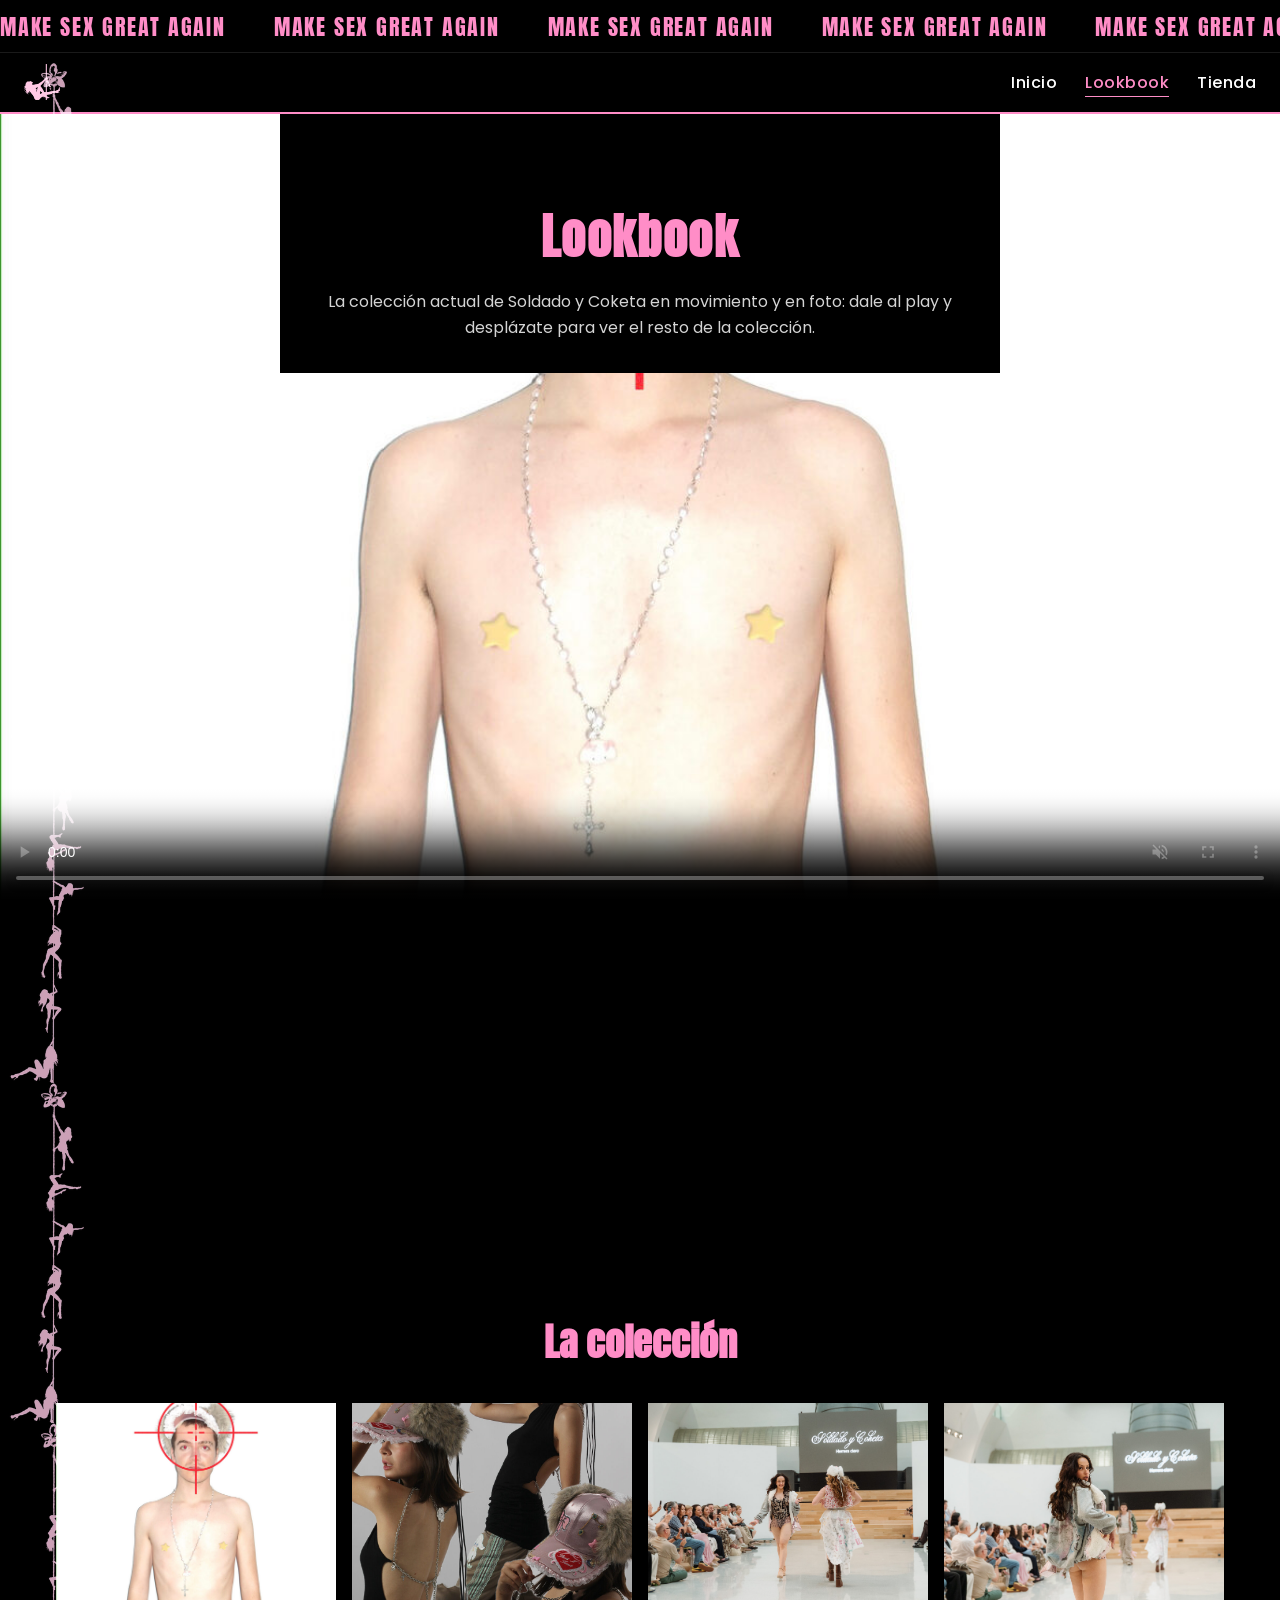
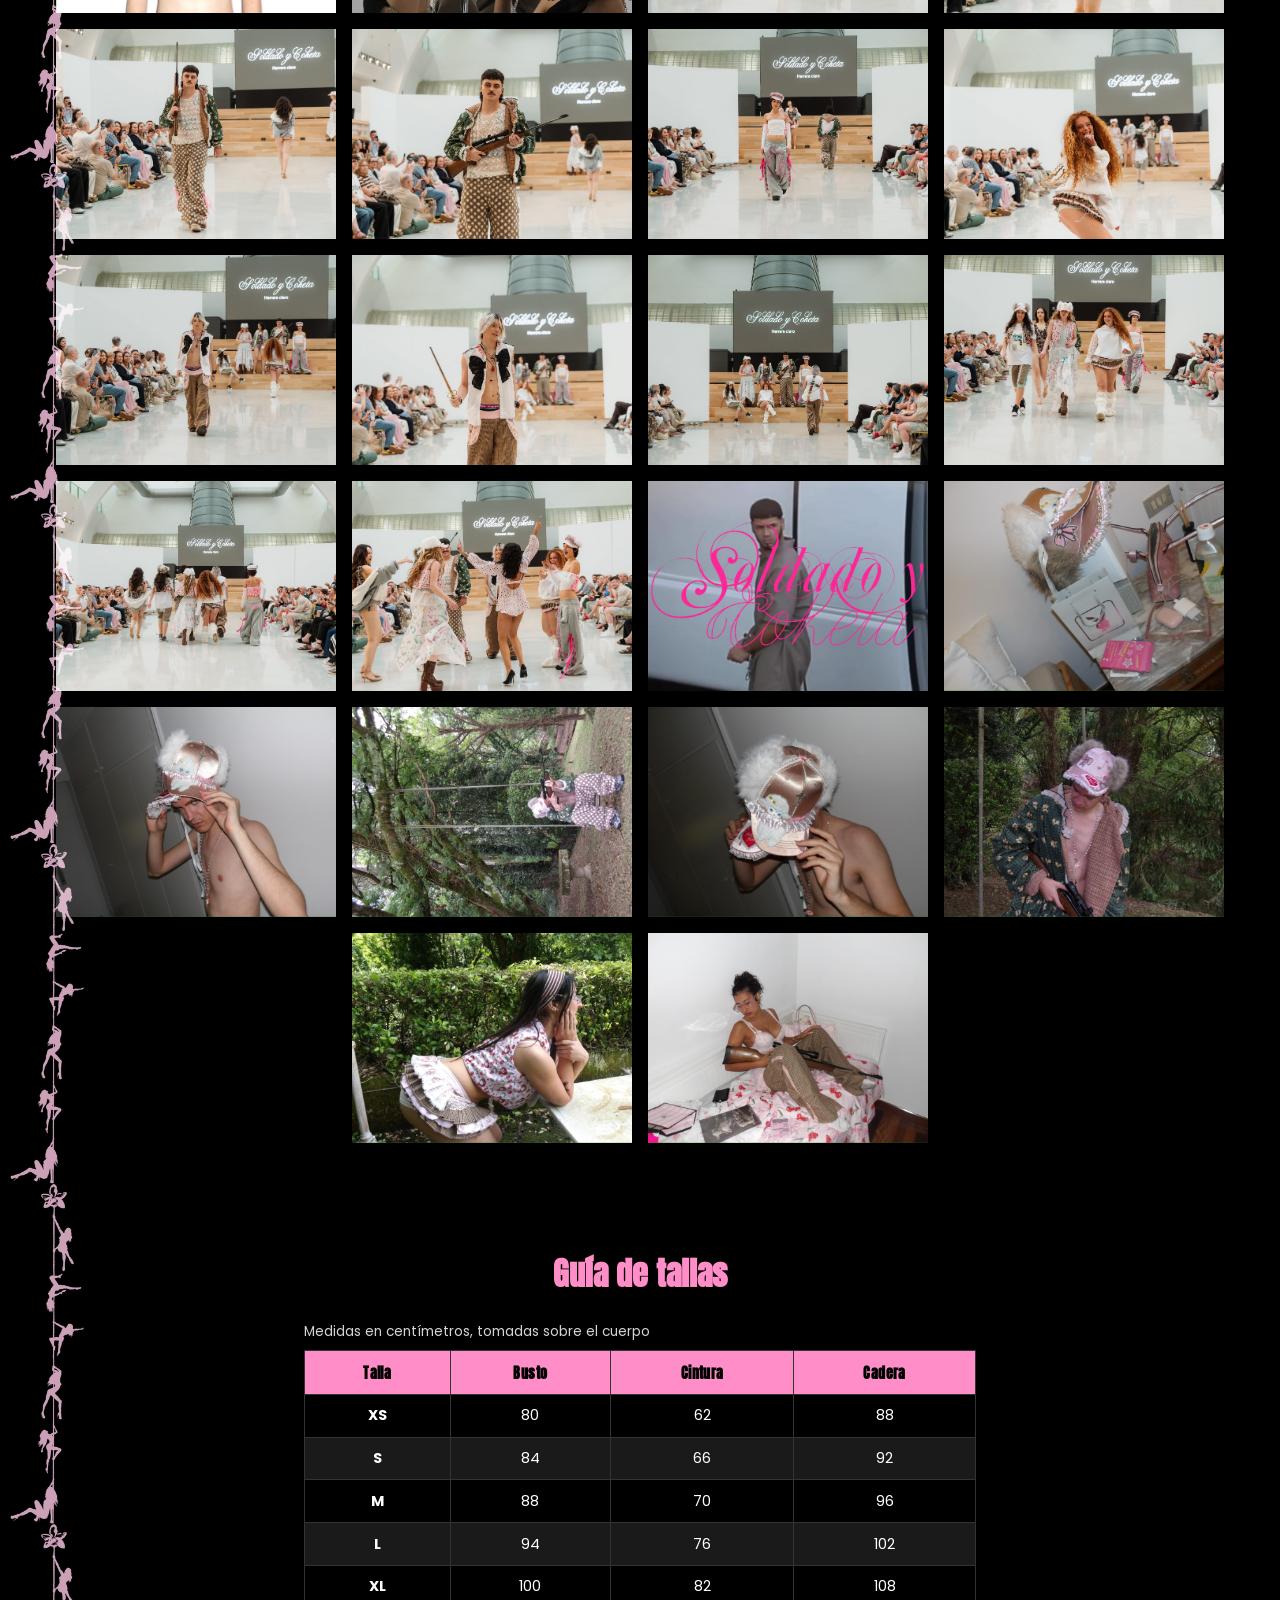
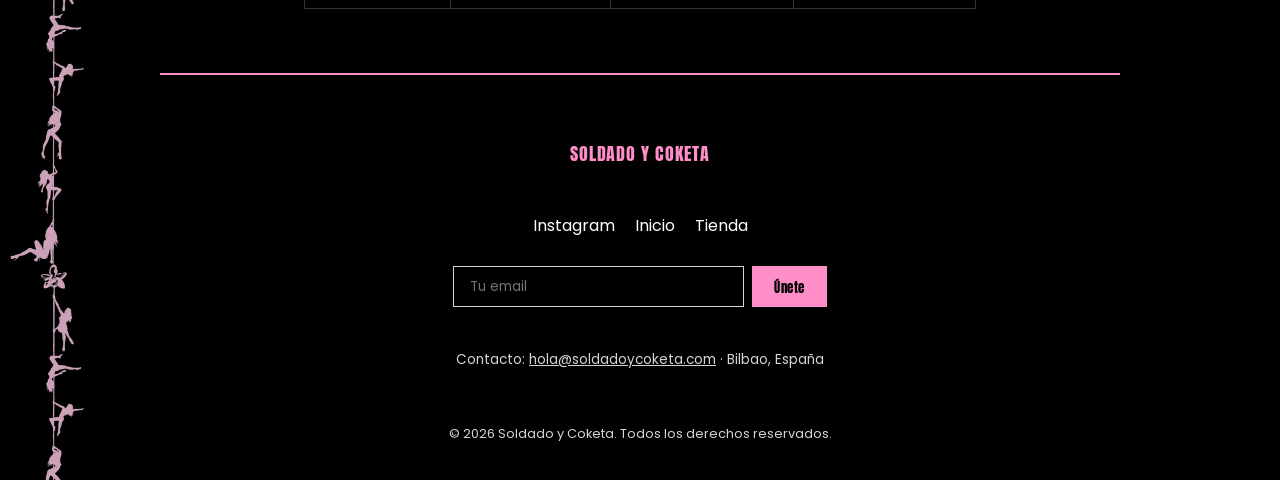
==== lookbook.html @ 97d0600f "h1   en Inicio, favicon, envío de prendas del catálogo y revisión de requisitos Co-Authored-By:   Cl" ====
<!DOCTYPE html>
<html lang="es">
<head>
  <meta charset="UTF-8">
  <meta name="viewport" content="width=device-width, initial-scale=1.0">
  <title>Soldado y Coketa — Lookbook</title>
  <meta name="description" content="Lookbook de Soldado y Coketa: vídeo y fotos de la colección, y guía de tallas.">
  <link rel="icon" href="assets/logo-header.png" type="image/png">

  <link rel="preconnect" href="https://fonts.googleapis.com">
  <link href="https://fonts.googleapis.com/css2?family=Anton&amp;family=Poppins:wght@400;500;600&amp;display=swap" rel="stylesheet">

  <link rel="stylesheet" href="css/variables.css">
  <link rel="stylesheet" href="css/headerfooter.css">
  <link rel="stylesheet" href="css/lookbook.css">
  <!-- iag.css: capa OPCIONAL, no evaluable (efectos del header/pole-strip
       compartidos con el resto del sitio). Esta página no depende de ella
       para nada propio: el vídeo y la galería ya son CSS base sencillo. -->
  <link rel="stylesheet" href="css/iag.css">
</head>
<body>

  <div id="pole-strip" aria-hidden="true"></div>

  <header id="site-header">
    <div class="header__ticker">
      <div class="header__ticker-track">
        <span class="header__ticker-text">MAKE SEX GREAT AGAIN</span>
        <span class="header__ticker-text">MAKE SEX GREAT AGAIN</span>
        <span class="header__ticker-text">MAKE SEX GREAT AGAIN</span>
        <span class="header__ticker-text">MAKE SEX GREAT AGAIN</span>
        <span class="header__ticker-text" aria-hidden="true">MAKE SEX GREAT AGAIN</span>
        <span class="header__ticker-text" aria-hidden="true">MAKE SEX GREAT AGAIN</span>
        <span class="header__ticker-text" aria-hidden="true">MAKE SEX GREAT AGAIN</span>
        <span class="header__ticker-text" aria-hidden="true">MAKE SEX GREAT AGAIN</span>
      </div>
    </div>

    <nav class="header__nav-row" aria-label="Navegación principal">
      <a href="index.html" class="header__logo-link">
        <img src="assets/logo-header.png" alt="Soldado y Coketa" class="header__logo-img">
      </a>
      <ul class="header__menu">
        <li><a href="index.html">Inicio</a></li>
        <li><a href="lookbook.html" aria-current="page">Lookbook</a></li>
        <li><a href="tienda.html">Tienda</a></li>
      </ul>
    </nav>
  </header>

  <main>

    <section class="intro" aria-label="Presentación del lookbook">
      <h1>Lookbook</h1>
      <p>
        La colección actual de Soldado y Coketa en movimiento y en
        foto: dale al play y desplázate para ver el resto de la
        colección.
      </p>
    </section>

    <!-- Vídeo de la colección: mismo efecto "namedcollective.com" que el
         hero de Inicio (se queda fijo en pantalla y el resto de la
         página sube y lo tapa), pero SIN el estampado de fondo que
         lleva el hero — eso solo se activa si se enlaza iag.css. En la
         capa evaluable es un bloque de vídeo grande normal, en el flujo
         de la página. El vídeo lo añade el usuario después; de momento
         solo el hueco con imagen de portada. -->
    <div class="lookbook-video-spacer" aria-hidden="true"></div>

    <section class="lookbook-video" aria-label="Vídeo de la colección">
      <video class="lookbook-video__player" controls muted loop playsinline poster="assets/lookbook/foto-01.jpg">
        <!-- Sustituir por el vídeo real de la colección:
             <source src="assets/videos/lookbook-reel.mp4" type="video/mp4"> -->
        Tu navegador no soporta vídeo HTML5.
      </video>
    </section>

    <section class="portfolio" aria-label="Fotos de la colección">
      <h2>La colección</h2>
      <ul class="portfolio__lista">
        <li><img src="assets/lookbook/foto-01.jpg" alt="Foto 1 de la colección Soldado y Coketa" width="1200" height="1600"></li>
        <li><img src="assets/lookbook/foto-02.jpg" alt="Foto 2 de la colección Soldado y Coketa" width="900" height="1600"></li>
        <li><img src="assets/lookbook/foto-03.jpg" alt="Foto 3 de la colección Soldado y Coketa" width="1600" height="1066"></li>
        <li><img src="assets/lookbook/foto-04.jpg" alt="Foto 4 de la colección Soldado y Coketa" width="1600" height="1066"></li>
        <li><img src="assets/lookbook/foto-05.jpg" alt="Foto 5 de la colección Soldado y Coketa" width="1600" height="1066"></li>
        <li><img src="assets/lookbook/foto-06.jpg" alt="Foto 6 de la colección Soldado y Coketa" width="1600" height="1066"></li>
        <li><img src="assets/lookbook/foto-07.jpg" alt="Foto 7 de la colección Soldado y Coketa" width="1600" height="1066"></li>
        <li><img src="assets/lookbook/foto-08.jpg" alt="Foto 8 de la colección Soldado y Coketa" width="1600" height="1066"></li>
        <li><img src="assets/lookbook/foto-09.jpg" alt="Foto 9 de la colección Soldado y Coketa" width="1600" height="1066"></li>
        <li><img src="assets/lookbook/foto-10.jpg" alt="Foto 10 de la colección Soldado y Coketa" width="1600" height="1066"></li>
        <li><img src="assets/lookbook/foto-11.jpg" alt="Foto 11 de la colección Soldado y Coketa" width="1600" height="1066"></li>
        <li><img src="assets/lookbook/foto-12.jpg" alt="Foto 12 de la colección Soldado y Coketa" width="1600" height="1066"></li>
        <li><img src="assets/lookbook/foto-13.jpg" alt="Foto 13 de la colección Soldado y Coketa" width="1600" height="1066"></li>
        <li><img src="assets/lookbook/foto-14.jpg" alt="Foto 14 de la colección Soldado y Coketa" width="1600" height="1066"></li>
        <li><img src="assets/lookbook/foto-15.jpg" alt="Foto 15 de la colección Soldado y Coketa" width="1600" height="1131"></li>
        <li><img src="assets/lookbook/foto-16.jpg" alt="Foto 16 de la colección Soldado y Coketa" width="1600" height="1200"></li>
        <li><img src="assets/lookbook/foto-17.jpg" alt="Foto 17 de la colección Soldado y Coketa" width="1600" height="1200"></li>
        <li><img src="assets/lookbook/foto-18.jpg" alt="Foto 18 de la colección Soldado y Coketa" width="1600" height="1200"></li>
        <li><img src="assets/lookbook/foto-19.jpg" alt="Foto 19 de la colección Soldado y Coketa" width="1600" height="1200"></li>
        <li><img src="assets/lookbook/foto-20.jpg" alt="Foto 20 de la colección Soldado y Coketa" width="1600" height="1200"></li>
        <li><img src="assets/lookbook/foto-21.jpg" alt="Foto 21 de la colección Soldado y Coketa" width="1600" height="1200"></li>
        <li><img src="assets/lookbook/foto-22.jpg" alt="Foto 22 de la colección Soldado y Coketa" width="1600" height="1200"></li>
      </ul>
    </section>

    <section class="tallas-section" aria-label="Guía de tallas">
      <h2>Guía de tallas</h2>
      <table>
        <caption>Medidas en centímetros, tomadas sobre el cuerpo</caption>
        <thead>
          <tr>
            <th scope="col">Talla</th>
            <th scope="col">Busto</th>
            <th scope="col">Cintura</th>
            <th scope="col">Cadera</th>
          </tr>
        </thead>
        <tbody>
          <tr>
            <th scope="row">XS</th>
            <td>80</td>
            <td>62</td>
            <td>88</td>
          </tr>
          <tr>
            <th scope="row">S</th>
            <td>84</td>
            <td>66</td>
            <td>92</td>
          </tr>
          <tr>
            <th scope="row">M</th>
            <td>88</td>
            <td>70</td>
            <td>96</td>
          </tr>
          <tr>
            <th scope="row">L</th>
            <td>94</td>
            <td>76</td>
            <td>102</td>
          </tr>
          <tr>
            <th scope="row">XL</th>
            <td>100</td>
            <td>82</td>
            <td>108</td>
          </tr>
        </tbody>
      </table>
    </section>

  </main>

  <footer id="site-footer">
    <p class="footer__brand">SOLDADO Y COKETA</p>

    <nav class="footer__social" aria-label="Redes sociales">
    <ul>
      <li><a href="https://instagram.com/soldadoycoketa" target="_blank" rel="noopener">Instagram</a></li>
      <li><a href="index.html">Inicio</a></li>
      <li><a href="tienda.html">Tienda</a></li>
    </ul>
    </nav>

    <form class="footer__newsletter" action="#" method="post">
      <label for="newsletter-email">Tu email</label>
      <input type="email" id="newsletter-email" name="email" placeholder="Tu email" required>
      <button type="submit">Únete</button>
    </form>

    <p class="footer__contacto">
      Contacto: <a href="mailto:hola@soldadoycoketa.com">hola@soldadoycoketa.com</a> ·
      Bilbao, España
    </p>

    <p class="footer__copy">&copy; 2026 Soldado y Coketa. Todos los derechos reservados.</p>
  </footer>

</body>
</html>
---- css/variables.css ----
/* ============================================
   SOLDADO Y COKETA — Variables de marca
   Un único punto donde se definen los colores y
   tipografías para no repetirlos en cada .css
   ============================================

   Estas son algunas de las técnicas que he utilizado para el proyecto que no aparecen en
   ningún lado en las diapositivas del tema y que me parece que debería explicar un poco para
   demostrar que no las he dejado puestas sin entenderlas:
   - Custom properties (:root + var()), como en este fichero.
      Estas las he utilizado principalmente para la paleta de colores de la marca, pero también
      son bastante útiles para el tamaño de algunas divisiones y para las tipografías.

   - box-sizing: border-box (reset de abajo).
      Esto es para que el padding se aplique por dentro de las cajas en las que se le añade,
      no por fuera. Así evito que los formularios u otros elementos se salgan de la pantalla en
      las diferentes dimensiones.

   - position: sticky/relative/absolute (header fijo, capas).
      #TODO
   - clamp() para tipografía fluida.
      Esto lo he utilizado para los títulos, para que el tamaño de la letra vaya creciendo o 
      encogiendo según la pantalla pero que no se haga ni demasiado pequeño ni demasiado grande.

   - transition en combinación con :hover.
      #TODO
   - tbody tr:nth-child(even) para filas alternas de tabla.
      #TODO

   */

:root {
  /* Paleta extraída de los assets originales de la marca */
  --color-negro: #000000;
  --color-blanco: #ffffff;
  --color-rosa: #ff8dc7;        /* rosa principal (logo, acentos) */
  --color-rosa-palido: #ffc9e4; /* rosa de las texturas de fondo */
  --color-gris: #d4d4d4;        /* gris neutro de apoyo */
  --color-gris-oscuro: #1a1a1a; /* gris para bloques/tarjetas sobre negro */

  /*Fuentes*/
  --fuente-display: "Anton", "Archivo Black", sans-serif;
  --fuente-cuerpo: "Poppins", "Helvetica Neue", Arial, sans-serif;

  /* Alto del header, en vh (% de la ALTURA DE PANTALLA) */
  --alto-header: 7vh;

  /* Ancho de la barra de pole (solo se usa si se enlaza iag.css) */
  --ancho-pole: 20%;
}


*,
*::before,
*::after {
  box-sizing: border-box;
}
---- css/headerfooter.css ----
/* ============================================
   HEADER + FOOTER — Soldado y Coketa
   Estructura común a las 3 páginas (index, lookbook,
   tienda). Van en un único fichero porque el header y
   el footer son la MISMA plantilla en todas las páginas.
   ============================================
   Usa var() (ver variables.css para el porqué), y además
   position: sticky en el header y transition en los :hover
   de enlaces/botones — CSS3 estándar, ver nota completa en
   variables.css. */

/* ---------- HEADER ---------- */

/* Selector de ELEMENTO */
header {
  position: sticky;
  top: 0;
  z-index: 50;
  width: 100%;
  display: flex;
  flex-direction: column;
  background-color: var(--color-negro);
  border-bottom: 2px solid var(--color-rosa);
}

/* Selector de ID: la barra concreta de este header */
#site-header {
  width: 100%;
}

/* Fila del ticker (cinta animada con el eslogan) */
.header__ticker {
  overflow: hidden;
  white-space: nowrap;
  border-bottom: 1px solid var(--color-gris-oscuro);
}

/* Selector de CLASE: el texto que se repite en bucle */
.header__ticker-track {
  display: inline-flex;
  width: max-content;
  animation: marquee 18s linear infinite;
}

.header__ticker-text {
  font-family: var(--fuente-display);
  font-size: clamp(0.9rem, 2vw, 1.4rem);
  letter-spacing: 0.08em;
  color: var(--color-rosa);
  padding: 0.6rem 3rem 0.6rem 0;
}

@keyframes marquee {
  from { transform: translateX(0); }
  to   { transform: translateX(-50%); }
}

@media (prefers-reduced-motion: reduce) {
  .header__ticker-track {
    animation: none;
  }
}

/* Fila de navegación principal */
.header__nav-row {
  display: flex;
  align-items: center;
  justify-content: space-between;
  gap: 1rem;
  padding: 0.7rem 1.5rem;
}

/* El tamaño se fija aquí, no en el HTML: alto en vh (relativo a la
   pantalla) y ancho máximo en % (relativo al contenedor), nunca en
   píxeles fijos, para que el logo escale con el header en cualquier
   resolución.
   El 40% va en el LINK, no en la imagen: si se pone en la imagen,
   su ancho máximo queda calculado sobre el propio ancho del link
   (que se ajusta al contenido, es decir, a la imagen) -- una
   referencia circular que en la práctica encoge y deforma el logo
   a una fracción de su tamaño real. Puesto en el link (que sí tiene
   un ancho de referencia claro: el de .header__nav-row) el 40% solo
   actúa como tope de seguridad en pantallas muy bajas/anchas, sin
   afectar al tamaño normal. */
.header__logo-link {
  display: flex;
  align-items: center;
  max-width: 40%;
}

.header__logo-img {
  display: block;
  height: 4vh;
  width: auto;
  max-width: 100%;
}

.header__menu {
  display: flex;
  gap: 1.75rem;
  list-style: none;
  margin: 0;
  padding: 0;
}

.header__menu a {
  color: var(--color-blanco);
  text-decoration: none;
  font-family: var(--fuente-cuerpo);
  font-weight: 500;
  letter-spacing: 0.03em;
  padding-bottom: 0.15rem;
  border-bottom: 1px solid transparent;
  transition: color 0.2s ease, border-color 0.2s ease;
}

/* Pseudo-clase :hover en un elemento de tipo enlace */
.header__menu a:hover {
  color: var(--color-rosa);
  border-color: var(--color-rosa);
}

/* Pseudo-clase :focus-visible, para quien navega con teclado */
.header__menu a:focus-visible,
.header__logo-link:focus-visible {
  outline: 2px solid var(--color-rosa);
  outline-offset: 3px;
}

/* Marca visualmente el enlace de la página actual */
.header__menu a[aria-current="page"] {
  color: var(--color-rosa);
  border-color: var(--color-rosa);
}

/* ---------- FOOTER ---------- */

footer {
  background-color: var(--color-negro);
  color: var(--color-blanco);
  border-top: 2px solid var(--color-rosa);
  padding: 3rem 1.5rem 1.5rem;
}

#site-footer {
  display: flex;
  flex-direction: column;
  align-items: center;
  gap: 1.75rem;
  text-align: center;
  max-width: 960px;
  margin: 0 auto;
}

.footer__brand {
  font-family: var(--fuente-display);
  color: var(--color-rosa);
  font-size: 1.1rem;
  letter-spacing: 0.05em;
}

.footer__social ul {
  display: flex;
  gap: 1.25rem;
  flex-wrap: wrap;
  justify-content: center;
  font-family: var(--fuente-cuerpo);
  list-style: none;
  margin: 0;
  padding: 0;
}

.footer__social a {
  color: var(--color-blanco);
  text-decoration: none;
  border-bottom: 1px solid transparent;
  transition: border-color 0.2s ease, color 0.2s ease;
}

.footer__social a:hover {
  color: var(--color-rosa);
  border-color: var(--color-rosa);
}

.footer__social a:focus-visible {
  outline: 2px solid var(--color-rosa);
  outline-offset: 3px;
}

.footer__newsletter {
  display: flex;
  gap: 0.5rem;
  flex-wrap: wrap;
  justify-content: center;
}

.footer__newsletter label {
  position: absolute;
  width: 1px;
  height: 1px;
  overflow: hidden;
  clip: rect(0 0 0 0);
}

.footer__newsletter input {
  background: transparent;
  border: 1px solid var(--color-gris);
  color: var(--color-blanco);
  padding: 0.6rem 1rem;
  font-family: var(--fuente-cuerpo);
  min-width: 220px;
}

.footer__newsletter input:focus-visible {
  outline: 2px solid var(--color-rosa);
  outline-offset: 2px;
}

.footer__newsletter button {
  background-color: var(--color-rosa);
  color: var(--color-negro);
  border: none;
  padding: 0.6rem 1.4rem;
  font-family: var(--fuente-display);
  letter-spacing: 0.04em;
  cursor: pointer;
  transition: background-color 0.2s ease;
}

.footer__newsletter button:hover {
  background-color: var(--color-rosa-palido);
}

.footer__contacto {
  font-family: var(--fuente-cuerpo);
  font-size: 0.85rem;
  color: var(--color-gris);
  line-height: 1.6;
}

.footer__contacto a {
  color: var(--color-gris);
}

.footer__copy {
  font-family: var(--fuente-cuerpo);
  font-size: 0.8rem;
  color: var(--color-gris);
}

/* ---------- Media query: pantallas pequeñas (móvil) ---------- */
@media (max-width: 640px) {
  .header__nav-row {
    flex-direction: column;
    gap: 0.6rem;
    padding: 0.7rem 1rem;
  }

  .header__menu {
    gap: 1.1rem;
    flex-wrap: wrap;
    justify-content: center;
  }

  .footer__newsletter {
    flex-direction: column;
    align-items: stretch;
  }

  .footer__newsletter input {
    min-width: 0;
  }
}
---- css/lookbook.css ----
/* ============================================
   LOOKBOOK — Soldado y Coketa
   CSS base: vídeo grande de la colección (sin estampado, sin
   iag.css), portfolio de fotos reales, y guía de tallas.
   ============================================
   Usa var(), clamp() y tbody tr:nth-child(even) para filas
   alternas de tabla — CSS3 estándar, ver nota completa en
   variables.css. */

body {
  margin: 0;
  background-color: var(--color-negro);
  color: var(--color-blanco);
  font-family: var(--fuente-cuerpo);
}

.intro {
  padding: 3rem 1.5rem 1rem;
  max-width: 720px;
  margin: 0 auto;
  text-align: center;
  /* Fondo sólido: si se enlaza iag.css, el vídeo de más abajo queda
     fijo en pantalla y esta sección necesita taparlo por completo
     mientras esté en la parte de arriba (igual que .desfile en Inicio). */
  background-color: var(--color-negro);
}

.intro h1 {
  font-family: var(--fuente-display);
  color: var(--color-rosa);
  font-size: clamp(2rem, 5vw, 3rem);
  letter-spacing: 0.03em;
  margin-bottom: 0.75rem;
}

.intro p {
  line-height: 1.6;
  color: var(--color-gris);
}

/* ---------- Vídeo de la colección ----------
   Aquí es un bloque de vídeo grande normal, en el flujo de la página
   (SIN el estampado ni el position:fixed del hero de Inicio: eso vive
   en iag.css). Sin iag.css, el vídeo se ve completo igualmente. */
.lookbook-video {
  width: 100%;
  background-color: var(--color-gris-oscuro);
}

.lookbook-video__player {
  display: block;
  width: 100%;
  max-height: 70vh;
  object-fit: cover;
}

/* ---------- Portfolio (fotos reales de la colección) ---------- */
.portfolio {
  padding: 2.5rem 1.5rem 3rem;
  max-width: 1300px;
  margin: 0 auto;
  /* Fondo sólido: es la sección que "sube y tapa" el vídeo fijo
     cuando se activa iag.css (mismo motivo que en .intro). */
  background-color: var(--color-negro);
}

.portfolio h2 {
  font-family: var(--fuente-display);
  color: var(--color-rosa);
  text-align: center;
  font-size: clamp(1.6rem, 4vw, 2.4rem);
  margin: 0 0 2rem;
}

.portfolio__lista {
  display: flex;
  flex-wrap: wrap;
  justify-content: center;
  gap: 1rem;
  margin: 0;
  padding: 0;
  list-style: none;
}

.portfolio__lista img {
  width: 280px;
  max-width: 42vw;
  height: 210px;
  object-fit: cover;
  display: block;
}

/* ---------- Guía de tallas (tabla) ---------- */
.tallas-section {
  padding: 2rem 1.5rem 4rem;
  max-width: 720px;
  margin: 0 auto;
  /* Mismo motivo que .intro/.portfolio: tapa el vídeo fijo si está
     activo iag.css cuando esta sección llega arriba del todo. */
  background-color: var(--color-negro);
}

.tallas-section h2 {
  font-family: var(--fuente-display);
  color: var(--color-rosa);
  text-align: center;
  font-size: clamp(1.5rem, 4vw, 2rem);
  margin-bottom: 1.5rem;
}

/* Selector de ELEMENTO: toda tabla del sitio comparte este estilo base */
table {
  width: 100%;
  border-collapse: collapse;
  font-size: 0.9rem;
}

caption {
  caption-side: top;
  text-align: left;
  color: var(--color-gris);
  font-size: 0.85rem;
  margin-bottom: 0.5rem;
}

th,
td {
  border: 1px solid #333333;
  padding: 0.65rem 0.9rem;
  text-align: center;
}

thead th {
  background-color: var(--color-rosa);
  color: var(--color-negro);
  font-family: var(--fuente-display);
  letter-spacing: 0.03em;
}

tbody tr:nth-child(even) {
  background-color: var(--color-gris-oscuro);
}

/* ---------- Media query: pantallas pequeñas (móvil) ---------- */
@media (max-width: 640px) {
  .lookbook-video__player {
    max-height: 45vh;
  }

  .portfolio__lista img {
    width: 160px;
    height: 200px;
  }

  th, td {
    padding: 0.45rem 0.5rem;
    font-size: 0.8rem;
  }
}
---- css/iag.css ----
/* ============================================
   IAG.CSS — capa OPCIONAL, NO EVALUABLE
   ============================================
   Aquí viven los efectos "de más" (parallax, blend
   modes, animaciones de carrusel) hechos con apoyo de
   IA generativa, tal y como pide el enunciado:

     "Si se quiere añadir animaciones o estilo muy
     diferente al visto en clase usando IAg, generar un
     iag.css (no evaluable)"

   Si se borra este <link> del <head>, las tres páginas
   siguen siendo HTML/CSS completos, válidos y con buen
   aspecto — esto solo añade capas encima.
   ============================================ */

/* ---------- Barra de pole ----------
   Silueta decorativa que recorre TODA la página de
   arriba a abajo, integrada de forma transparente. */
#pole-strip {
  position: absolute;
  top: var(--alto-header);
  left: 0;
  transform: translateX(-25%);
  width: var(--ancho-pole);
  height: calc(100% - var(--alto-header));
  z-index: 100;
  pointer-events: none;
  background-image: url("../assets/pole-silhouettes.png");
  background-repeat: repeat-y;
  background-position: top center;
  background-size: 100% auto;
  mix-blend-mode: screen;
  opacity: 0.8;
}

body {
  position: relative; /* referencia para que #pole-strip calcule su 100% de alto */
  overflow-x: hidden;
}

/* ---------- Hero fijo en Inicio (efecto namedcollective.com) ----------
   El hero pasa de estar en el flujo normal (CSS base) a
   quedarse pegado a la pantalla mientras el resto de la
   página sube y lo tapa. */
.hero-spacer {
  display: block;
  height: 100vh;
}

.hero {
  position: fixed;
  top: 0;
  left: 0;
  width: 100%;
  height: 100vh;
  z-index: 1;
  min-height: 0;
  overflow: hidden;
}

/* Texturas superpuestas con mezcla "screen" para dar
   densidad al estampado sin tapar el logo */
.hero__pattern--rosa-base,
.hero__pattern--rosa,
.hero__vignette {
  position: absolute;
  top: 0;
  right: 0;
  bottom: 0;
  left: 0;
}

.hero__pattern--rosa-base {
  z-index: 1;
  background-image: url("../assets/textura-rosa.png");
  background-size: cover;
  background-position: center;
  background-repeat: no-repeat;
  mix-blend-mode: screen;
  opacity: 0.4;
}

.hero__pattern--rosa {
  z-index: 2;
  background-image: url("../assets/textura-rosa.png");
  background-size: cover;
  background-position: center;
  background-repeat: no-repeat;
  mix-blend-mode: screen;
  opacity: 0.55;
}

.hero__vignette {
  z-index: 3;
  background: radial-gradient(circle at center,
    rgba(0, 0, 0, 0.95) 0%,
    rgba(0, 0, 0, 0.95) 30%,
    rgba(0, 0, 0, 0.4) 55%,
    transparent 75%);
}

.hero__lockup,
.hero__eslogan,
.hero > .boton {
  position: relative;
  z-index: 4;
}

/* El contenido que sigue necesita su propio contexto de
   apilamiento por encima del hero fijo */
main {
  position: relative;
  z-index: 2;
}

footer {
  position: relative;
  z-index: 2;
}

.desfile,
.manifiesto-section {
  position: relative;
  z-index: 2;
}

/* ---------- Vídeo fijo en Lookbook (mismo efecto namedcollective.com
   que el hero de Inicio, pero sin estampado) ----------
   El vídeo pasa de estar en el flujo normal (CSS base) a quedarse
   pegado a la pantalla mientras el resto de la página (intro, fotos,
   guía de tallas) sube y lo va tapando. */
.lookbook-video-spacer {
  display: block;
  height: 100vh;
}

.lookbook-video {
  position: fixed;
  top: 0;
  left: 0;
  width: 100%;
  height: 100vh;
  z-index: 1;
}

.lookbook-video__player {
  width: 100%;
  height: 100%;
  max-height: none;
}

/* Estas secciones necesitan su propio contexto de apilamiento por
   encima del vídeo fijo, igual que .desfile/.manifiesto-section en
   Inicio por encima del hero fijo */
.intro,
.portfolio,
.tallas-section {
  position: relative;
  z-index: 2;
}

/* ---------- Desfile de Inicio: carrusel animado ----------
   La fila estática de looks (CSS base) pasa a ser una cinta que se
   desliza en bucle infinito, igual que tenía antes el lookbook. Al
   pasar el ratón por encima se detiene la cinta entera (para poder
   mirar bien) y el look bajo el cursor se amplía con el mismo hover
   simple que ya tiene la capa evaluable (inicio.css). */
.desfile__lista {
  flex-wrap: nowrap;
  width: max-content;
  /* La base (inicio.css) le pone max-width:1300px para el modo
     cuadrícula; en modo cinta hay que anularlo, si no las 22 tarjetas
     se comprimen para caber en esos 1300px (con flex-wrap:nowrap no
     pueden bajar de línea, así que se encogen y las imágenes de
     220px fijos se solapan unas con otras -- el texto de un
     figcaption "Look XX" acaba pintado encima de la foto de al lado). */
  max-width: none;
  animation: deslizar-desfile 30s linear infinite;
}

.desfile__lista:hover {
  animation-play-state: paused;
}

/* Las copias duplicadas (ocultas en el CSS base) se muestran solo en
   modo carrusel, para que el bucle no tenga corte visible */
.desfile__item[aria-hidden="true"] {
  display: block;
}

@keyframes deslizar-desfile {
  from { transform: translateX(0); }
  to   { transform: translateX(-50%); }
}

@media (prefers-reduced-motion: reduce) {
  .desfile__lista {
    animation: none;
  }

  .header__ticker-track {
    animation: none;
  }
}
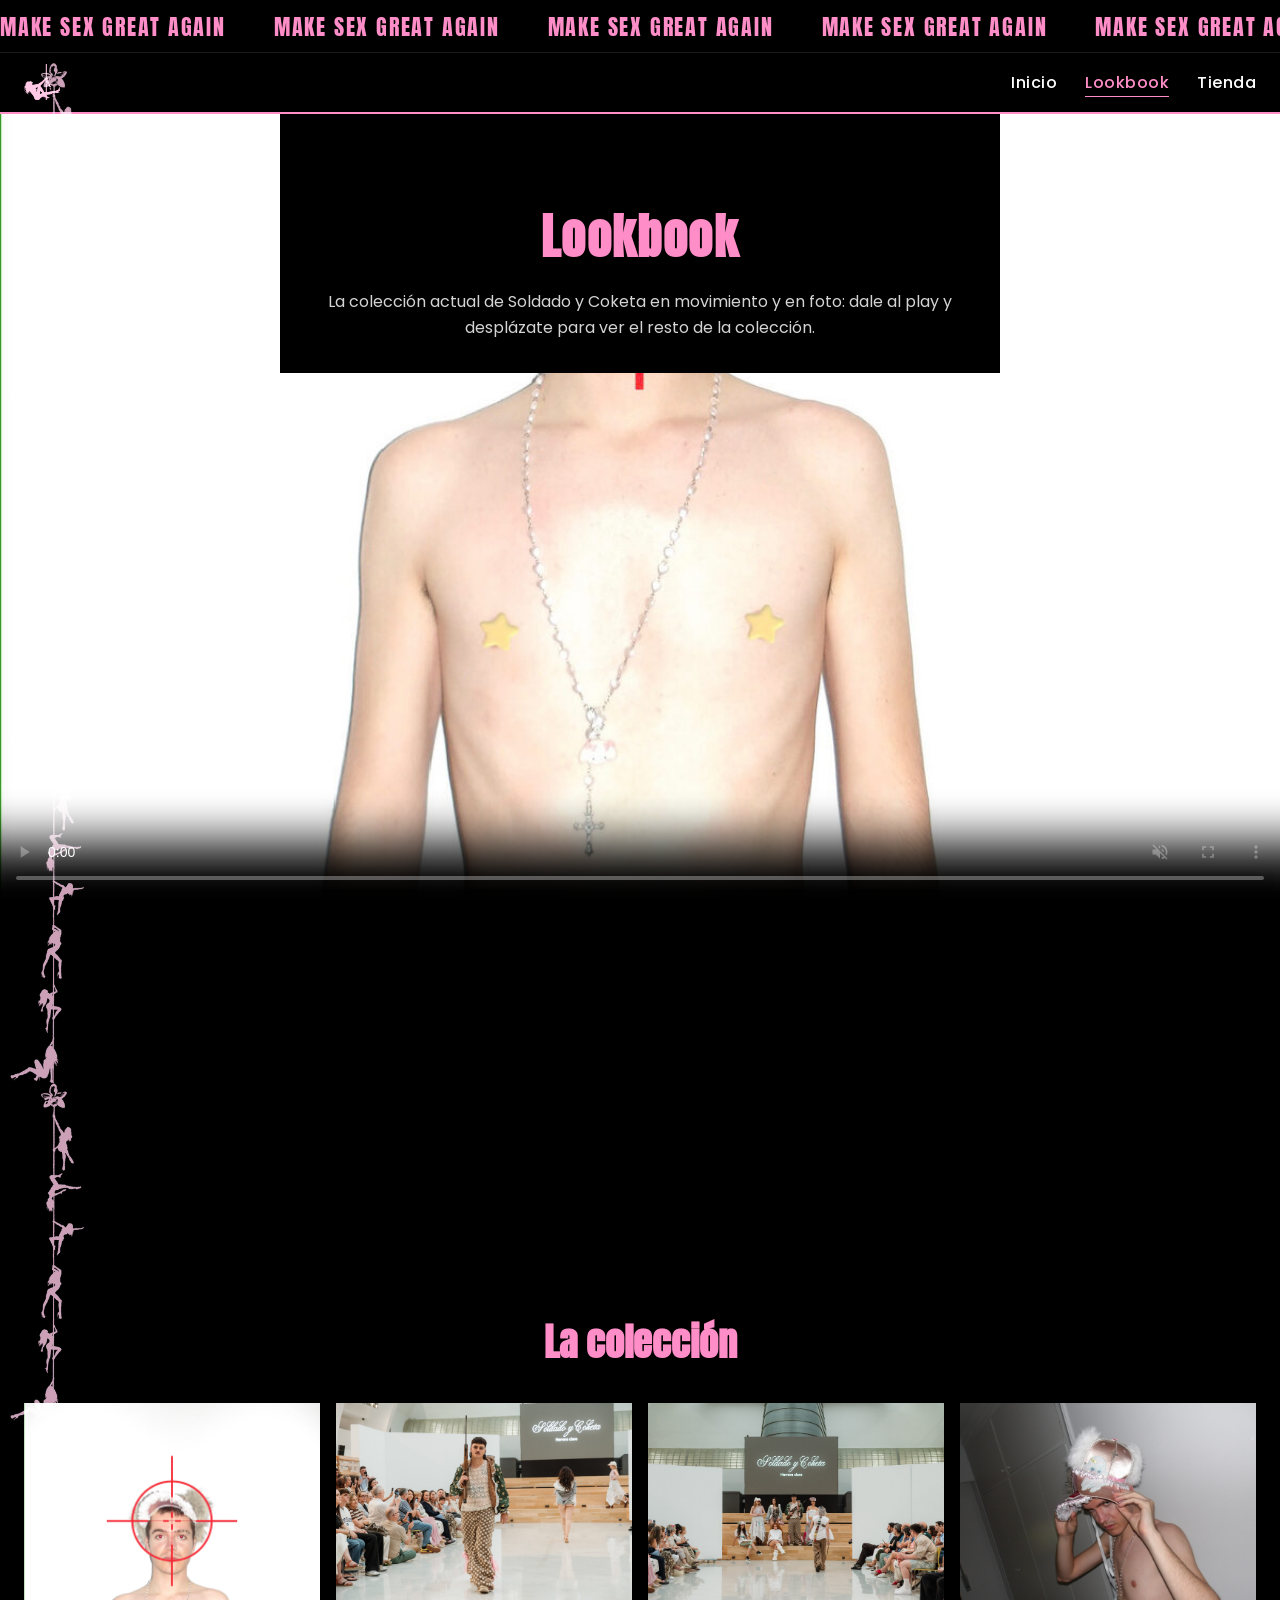
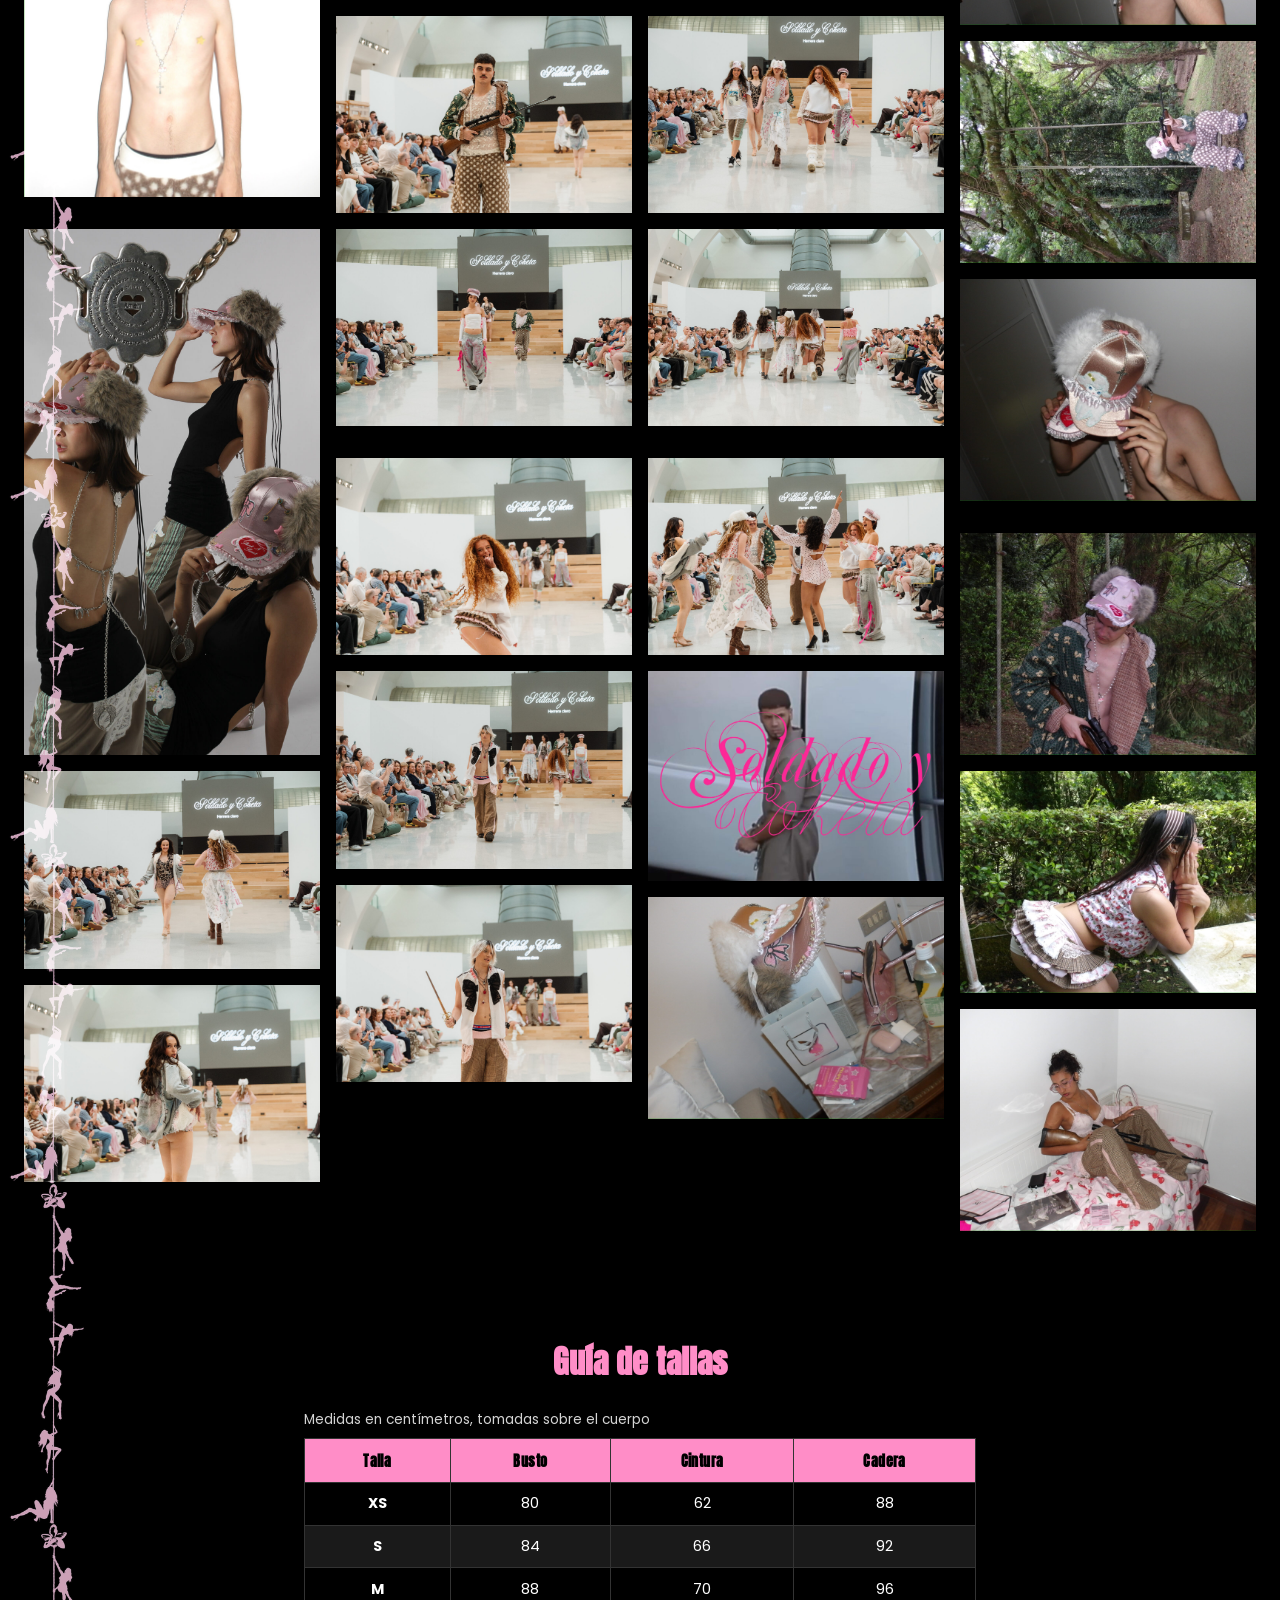
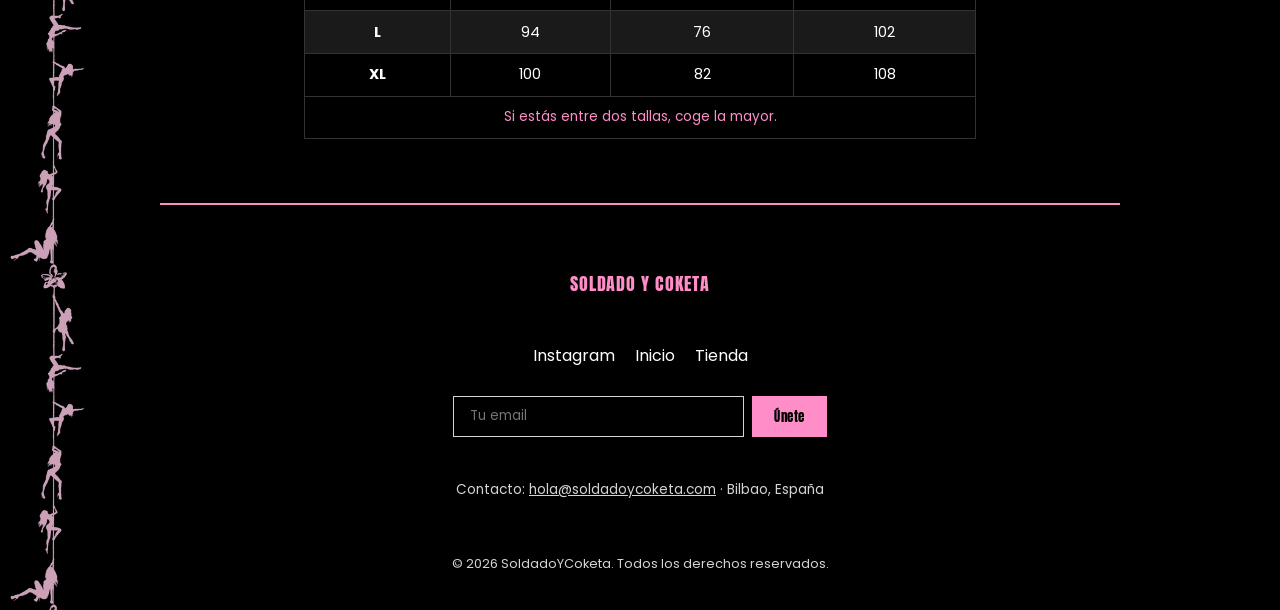
==== commit 8bee24bd: "Requisitos: TODOs de variables.css, hero más grande, mosaico del lookbook, aside y tfoot, footer" ====
--- a/lookbook.html
+++ b/lookbook.html
@@ -148,6 +148,11 @@
             <td>108</td>
           </tr>
         </tbody>
+        <tfoot>
+          <tr>
+            <td colspan="4">Si estás entre dos tallas, coge la mayor.</td>
+          </tr>
+        </tfoot>
       </table>
     </section>
 
@@ -157,11 +162,11 @@
     <p class="footer__brand">SOLDADO Y COKETA</p>
 
     <nav class="footer__social" aria-label="Redes sociales">
-    <ul>
-      <li><a href="https://instagram.com/soldadoycoketa" target="_blank" rel="noopener">Instagram</a></li>
-      <li><a href="index.html">Inicio</a></li>
-      <li><a href="tienda.html">Tienda</a></li>
-    </ul>
+      <ul>
+        <li><a href="https://instagram.com/soldadoycoketa" target="_blank" rel="noopener">Instagram</a></li>
+        <li><a href="index.html">Inicio</a></li>
+        <li><a href="tienda.html">Tienda</a></li>
+      </ul>
     </nav>
 
     <form class="footer__newsletter" action="#" method="post">
@@ -175,7 +180,7 @@
       Bilbao, España
     </p>
 
-    <p class="footer__copy">&copy; 2026 Soldado y Coketa. Todos los derechos reservados.</p>
+    <p class="footer__copy">&copy; 2026 SoldadoYCoketa. Todos los derechos reservados.</p>
   </footer>
 
 </body>
--- a/css/variables.css
+++ b/css/variables.css
@@ -17,15 +17,25 @@
       las diferentes dimensiones.
 
    - position: sticky/relative/absolute (header fijo, capas).
-      #TODO
+      sticky deja el header pegado arriba al hacer scroll sin sacarlo del flujo de la página.
+      absolute coloca un elemento respecto a su padre con position: relative, por ejemplo
+      la insignia en la esquina de cada tarjeta de la tienda.
+
    - clamp() para tipografía fluida.
       Esto lo he utilizado para los títulos, para que el tamaño de la letra vaya creciendo o 
       encogiendo según la pantalla pero que no se haga ni demasiado pequeño ni demasiado grande.
 
    - transition en combinación con :hover.
-      #TODO
+      Hace que el cambio de color o tamaño del :hover se vea suave en unas décimas de
+      segundo en vez de saltar de golpe. Si se quita, el :hover sigue funcionando igual.
+
    - tbody tr:nth-child(even) para filas alternas de tabla.
-      #TODO
+      Selecciona las filas pares de la tabla para pintarlas de otro color y que la guía de
+      tallas se lea mejor.
+
+   - columns (CSS multicolumna) en el portfolio del lookbook.
+      Reparte las fotos en columnas respetando la proporción de cada una, como un mosaico,
+      en vez de recortarlas todas al mismo tamaño.
 
    */
 
--- a/css/lookbook.css
+++ b/css/lookbook.css
@@ -3,8 +3,8 @@
    CSS base: vídeo grande de la colección (sin estampado, sin
    iag.css), portfolio de fotos reales, y guía de tallas.
    ============================================
-   Usa var(), clamp() y tbody tr:nth-child(even) para filas
-   alternas de tabla — CSS3 estándar, ver nota completa en
+   Usa var(), clamp(), columns (mosaico del portfolio) y
+   :nth-child — CSS3 estándar, ver nota completa en
    variables.css. */
 
 body {
@@ -72,22 +72,31 @@
   margin: 0 0 2rem;
 }
 
+/* Mosaico tipo collage con CSS multicolumna: cada foto mantiene su
+   proporción real (las verticales salen más altas), así que las
+   columnas quedan desiguales en vez de una cuadrícula ordenada. */
 .portfolio__lista {
-  display: flex;
-  flex-wrap: wrap;
-  justify-content: center;
-  gap: 1rem;
+  columns: 4 220px;
+  column-gap: 1rem;
   margin: 0;
   padding: 0;
   list-style: none;
 }
 
+.portfolio__lista li {
+  break-inside: avoid;
+  margin-bottom: 1rem;
+}
+
 .portfolio__lista img {
-  width: 280px;
-  max-width: 42vw;
-  height: 210px;
-  object-fit: cover;
+  width: 100%;
+  height: auto;
   display: block;
+}
+
+/* Algunas fotos con un margen extra para romper la alineación */
+.portfolio__lista li:nth-child(3n+2) {
+  margin-top: 2rem;
 }
 
 /* ---------- Guía de tallas (tabla) ---------- */
@@ -141,15 +150,28 @@
   background-color: var(--color-gris-oscuro);
 }
 
+tfoot td {
+  color: var(--color-rosa);
+  font-size: 0.85rem;
+}
+
 /* ---------- Media query: pantallas pequeñas (móvil) ---------- */
 @media (max-width: 640px) {
   .lookbook-video__player {
     max-height: 45vh;
   }
 
-  .portfolio__lista img {
-    width: 160px;
-    height: 200px;
+  .portfolio__lista {
+    columns: 2;
+    column-gap: 0.6rem;
+  }
+
+  .portfolio__lista li {
+    margin-bottom: 0.6rem;
+  }
+
+  .portfolio__lista li:nth-child(3n+2) {
+    margin-top: 0;
   }
 
   th, td {
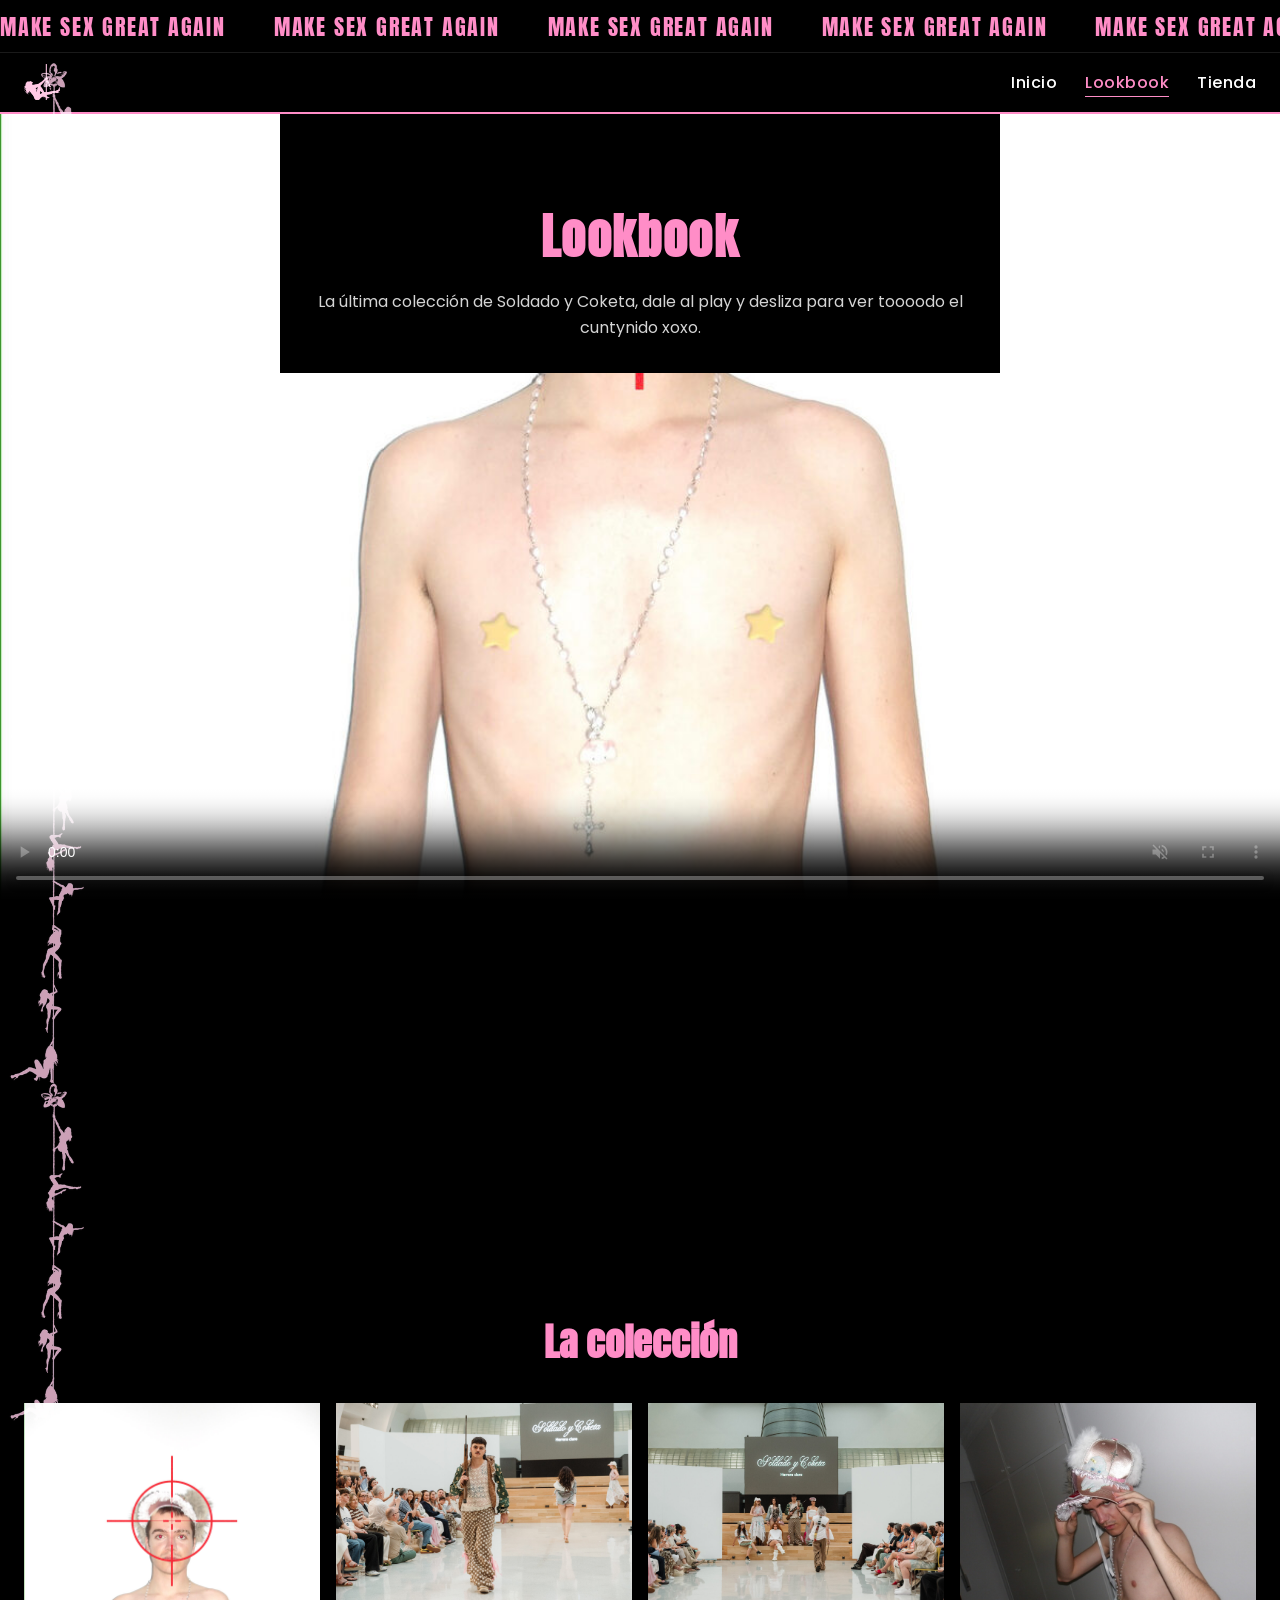
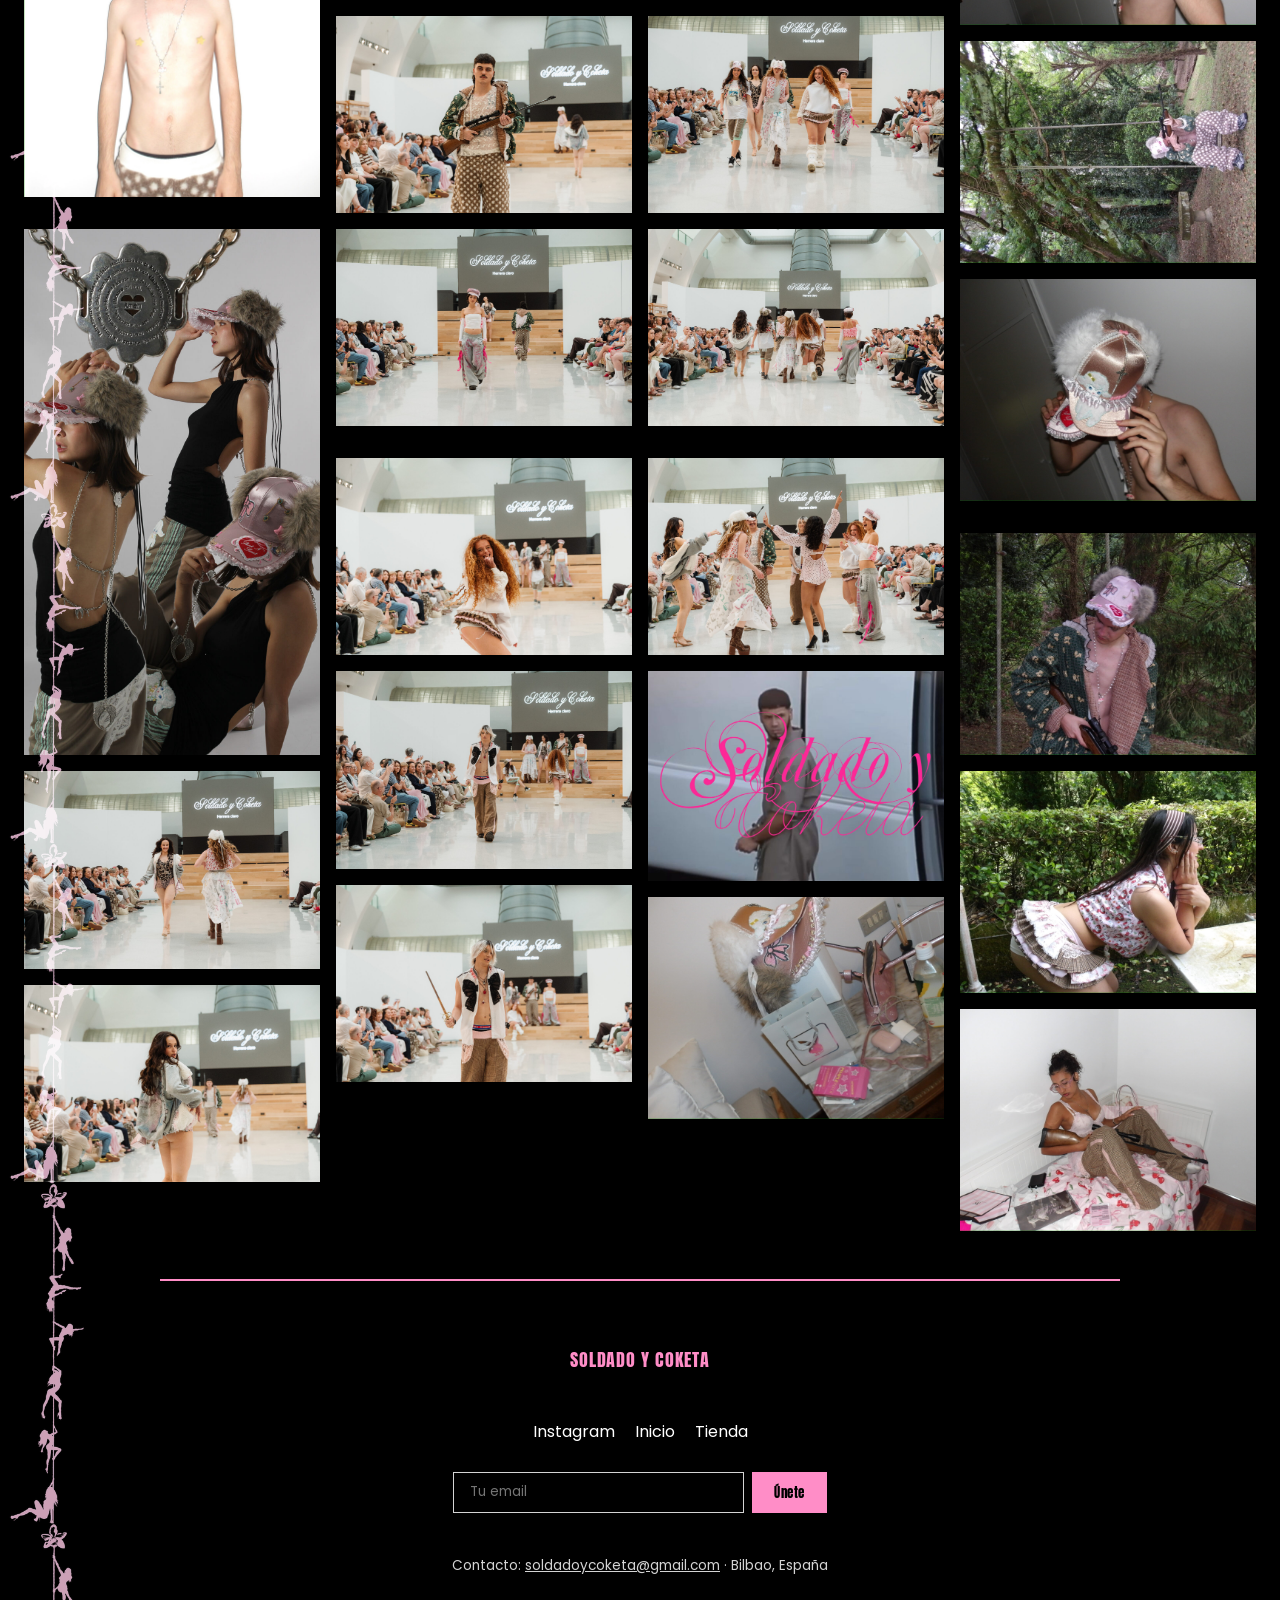
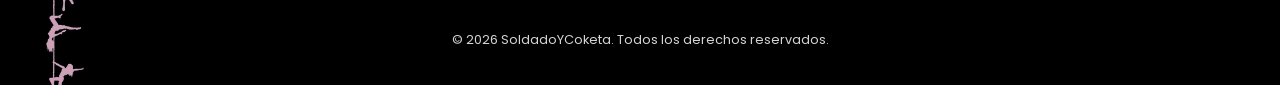
==== commit 614bd111: "Logo más grande, guia de tallas personalizada y en la tienda, lookbook sin fondo negro, ventana emer" ====
--- a/lookbook.html
+++ b/lookbook.html
@@ -4,7 +4,7 @@
   <meta charset="UTF-8">
   <meta name="viewport" content="width=device-width, initial-scale=1.0">
   <title>Soldado y Coketa — Lookbook</title>
-  <meta name="description" content="Lookbook de Soldado y Coketa: vídeo y fotos de la colección, y guía de tallas.">
+  <meta name="description" content="Lookbook de Soldado y Coketa: vídeo y fotos de la colección.">
   <link rel="icon" href="assets/logo-header.png" type="image/png">
 
   <link rel="preconnect" href="https://fonts.googleapis.com">
@@ -53,9 +53,8 @@
     <section class="intro" aria-label="Presentación del lookbook">
       <h1>Lookbook</h1>
       <p>
-        La colección actual de Soldado y Coketa en movimiento y en
-        foto: dale al play y desplázate para ver el resto de la
-        colección.
+        La última colección de Soldado y Coketa, dale al play 
+        y desliza para ver toooodo el cuntynido xoxo.
       </p>
     </section>
 
@@ -104,58 +103,6 @@
       </ul>
     </section>
 
-    <section class="tallas-section" aria-label="Guía de tallas">
-      <h2>Guía de tallas</h2>
-      <table>
-        <caption>Medidas en centímetros, tomadas sobre el cuerpo</caption>
-        <thead>
-          <tr>
-            <th scope="col">Talla</th>
-            <th scope="col">Busto</th>
-            <th scope="col">Cintura</th>
-            <th scope="col">Cadera</th>
-          </tr>
-        </thead>
-        <tbody>
-          <tr>
-            <th scope="row">XS</th>
-            <td>80</td>
-            <td>62</td>
-            <td>88</td>
-          </tr>
-          <tr>
-            <th scope="row">S</th>
-            <td>84</td>
-            <td>66</td>
-            <td>92</td>
-          </tr>
-          <tr>
-            <th scope="row">M</th>
-            <td>88</td>
-            <td>70</td>
-            <td>96</td>
-          </tr>
-          <tr>
-            <th scope="row">L</th>
-            <td>94</td>
-            <td>76</td>
-            <td>102</td>
-          </tr>
-          <tr>
-            <th scope="row">XL</th>
-            <td>100</td>
-            <td>82</td>
-            <td>108</td>
-          </tr>
-        </tbody>
-        <tfoot>
-          <tr>
-            <td colspan="4">Si estás entre dos tallas, coge la mayor.</td>
-          </tr>
-        </tfoot>
-      </table>
-    </section>
-
   </main>
 
   <footer id="site-footer">
@@ -176,7 +123,7 @@
     </form>
 
     <p class="footer__contacto">
-      Contacto: <a href="mailto:hola@soldadoycoketa.com">hola@soldadoycoketa.com</a> ·
+      Contacto: <a href="mailto:soldadoycoketa@gmail.com">soldadoycoketa@gmail.com</a> ·
       Bilbao, España
     </p>
 
--- a/css/lookbook.css
+++ b/css/lookbook.css
@@ -1,10 +1,10 @@
 /* ============================================
    LOOKBOOK — Soldado y Coketa
    CSS base: vídeo grande de la colección (sin estampado, sin
-   iag.css), portfolio de fotos reales, y guía de tallas.
+   iag.css), portfolio de fotos reales.
    ============================================
    Usa var(), clamp(), columns (mosaico del portfolio) y
-   :nth-child — CSS3 estándar, ver nota completa en
+   :nth-child(3n+2) — CSS3 estándar, ver nota completa en
    variables.css. */
 
 body {
@@ -99,62 +99,6 @@
   margin-top: 2rem;
 }
 
-/* ---------- Guía de tallas (tabla) ---------- */
-.tallas-section {
-  padding: 2rem 1.5rem 4rem;
-  max-width: 720px;
-  margin: 0 auto;
-  /* Mismo motivo que .intro/.portfolio: tapa el vídeo fijo si está
-     activo iag.css cuando esta sección llega arriba del todo. */
-  background-color: var(--color-negro);
-}
-
-.tallas-section h2 {
-  font-family: var(--fuente-display);
-  color: var(--color-rosa);
-  text-align: center;
-  font-size: clamp(1.5rem, 4vw, 2rem);
-  margin-bottom: 1.5rem;
-}
-
-/* Selector de ELEMENTO: toda tabla del sitio comparte este estilo base */
-table {
-  width: 100%;
-  border-collapse: collapse;
-  font-size: 0.9rem;
-}
-
-caption {
-  caption-side: top;
-  text-align: left;
-  color: var(--color-gris);
-  font-size: 0.85rem;
-  margin-bottom: 0.5rem;
-}
-
-th,
-td {
-  border: 1px solid #333333;
-  padding: 0.65rem 0.9rem;
-  text-align: center;
-}
-
-thead th {
-  background-color: var(--color-rosa);
-  color: var(--color-negro);
-  font-family: var(--fuente-display);
-  letter-spacing: 0.03em;
-}
-
-tbody tr:nth-child(even) {
-  background-color: var(--color-gris-oscuro);
-}
-
-tfoot td {
-  color: var(--color-rosa);
-  font-size: 0.85rem;
-}
-
 /* ---------- Media query: pantallas pequeñas (móvil) ---------- */
 @media (max-width: 640px) {
   .lookbook-video__player {
@@ -173,9 +117,4 @@
   .portfolio__lista li:nth-child(3n+2) {
     margin-top: 0;
   }
-
-  th, td {
-    padding: 0.45rem 0.5rem;
-    font-size: 0.8rem;
-  }
 }
--- a/css/iag.css
+++ b/css/iag.css
@@ -39,6 +39,13 @@
   overflow-x: hidden;
 }
 
+/* ---------- Ventana "Parental Advisory": fondo desenfocado ----------
+   La capa base (inicio.css) solo oscurece la página de detrás; aquí
+   además se desenfoca, para que el aviso destaque. */
+.aviso {
+  backdrop-filter: blur(8px);
+}
+
 /* ---------- Hero fijo en Inicio (efecto namedcollective.com) ----------
    El hero pasa de estar en el flujo normal (CSS base) a
    quedarse pegado a la pantalla mientras el resto de la
@@ -128,8 +135,8 @@
 /* ---------- Vídeo fijo en Lookbook (mismo efecto namedcollective.com
    que el hero de Inicio, pero sin estampado) ----------
    El vídeo pasa de estar en el flujo normal (CSS base) a quedarse
-   pegado a la pantalla mientras el resto de la página (intro, fotos,
-   guía de tallas) sube y lo va tapando. */
+   pegado a la pantalla mientras el resto de la página (intro y fotos)
+   sube y lo va tapando. */
 .lookbook-video-spacer {
   display: block;
   height: 100vh;
@@ -154,10 +161,25 @@
    encima del vídeo fijo, igual que .desfile/.manifiesto-section en
    Inicio por encima del hero fijo */
 .intro,
-.portfolio,
-.tallas-section {
-  position: relative;
-  z-index: 2;
+.portfolio {
+  position: relative;
+  z-index: 2;
+}
+
+/* El collage no tapa el vídeo: sin fondo, las fotos se ven flotando
+   encima del vídeo fijo. El título lleva sombra para leerse sobre
+   cualquier fotograma. Sin iag.css el vídeo no es fijo y el portfolio
+   vuelve a su fondo negro de lookbook.css. */
+.portfolio {
+  background-color: transparent;
+}
+
+.portfolio h2 {
+  text-shadow: 0 2px 12px rgba(0, 0, 0, 0.9);
+}
+
+.portfolio__lista img {
+  box-shadow: 0 6px 24px rgba(0, 0, 0, 0.6);
 }
 
 /* ---------- Desfile de Inicio: carrusel animado ----------
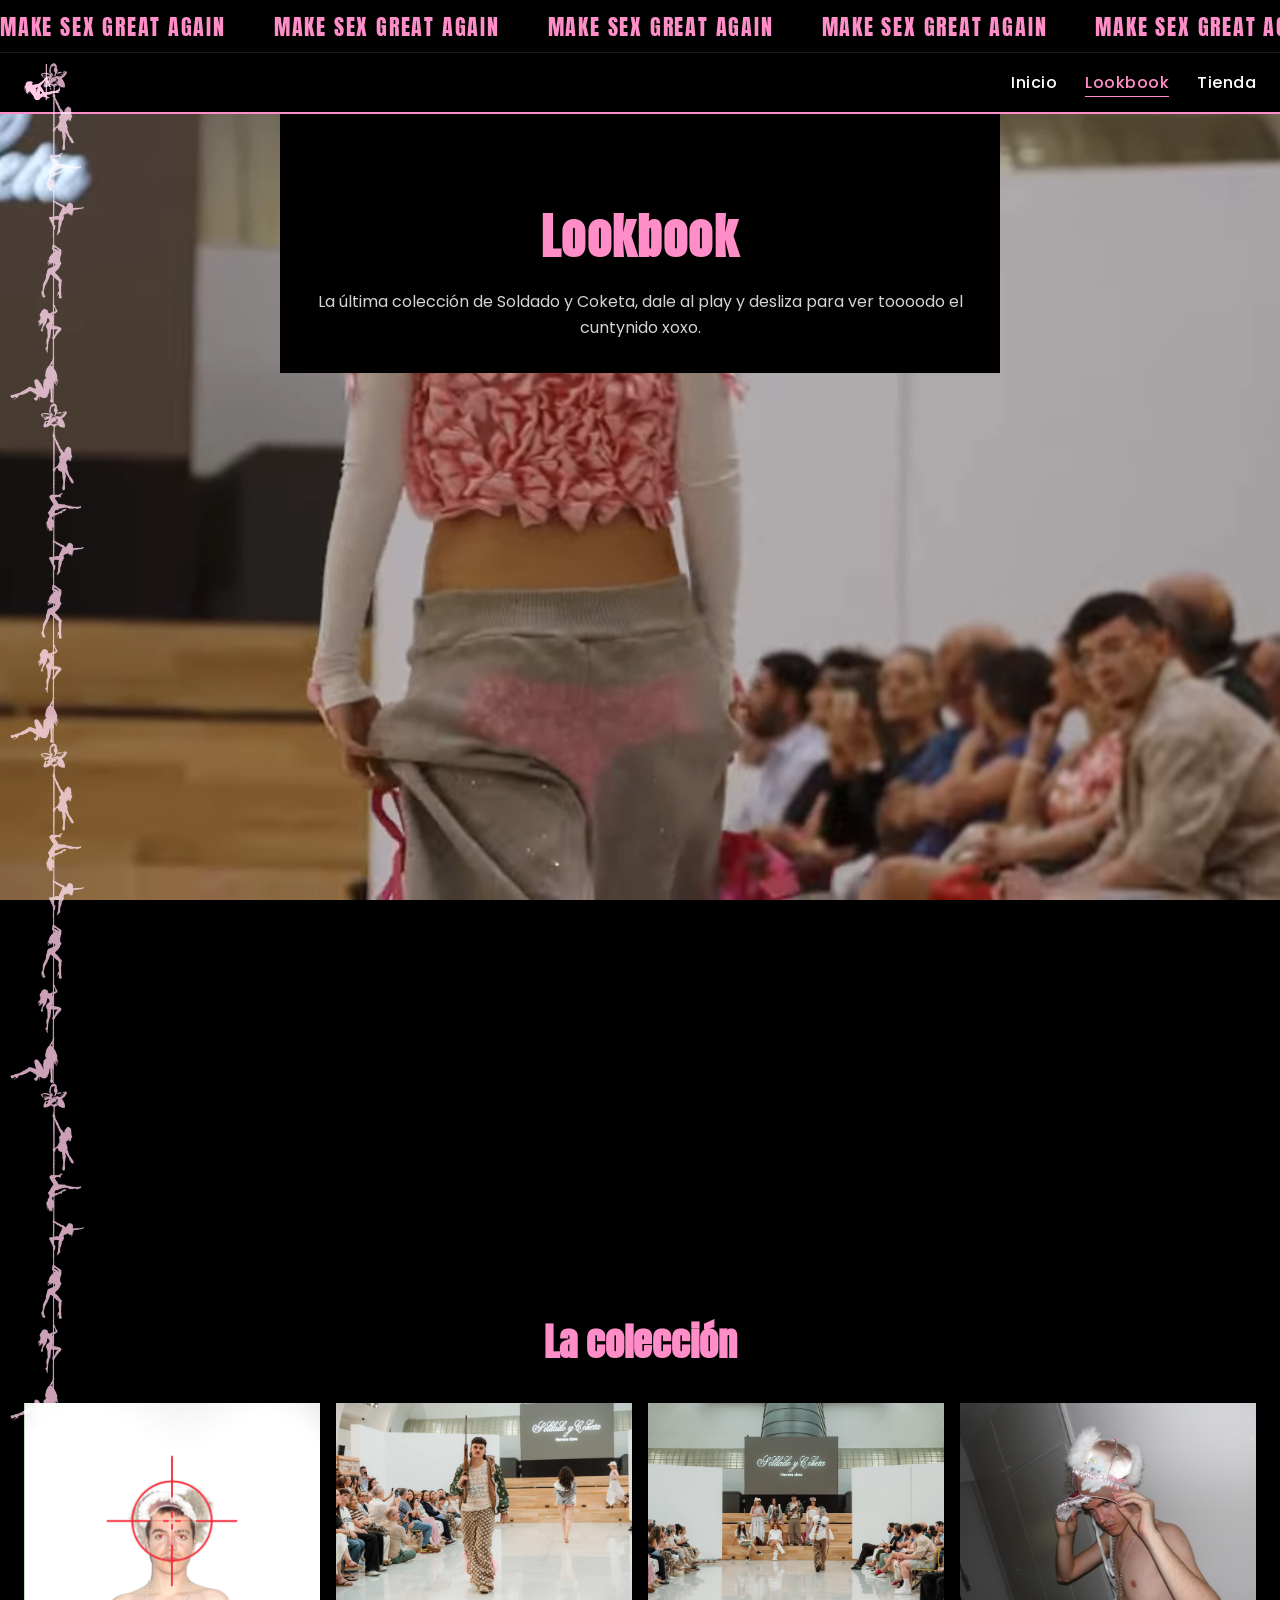
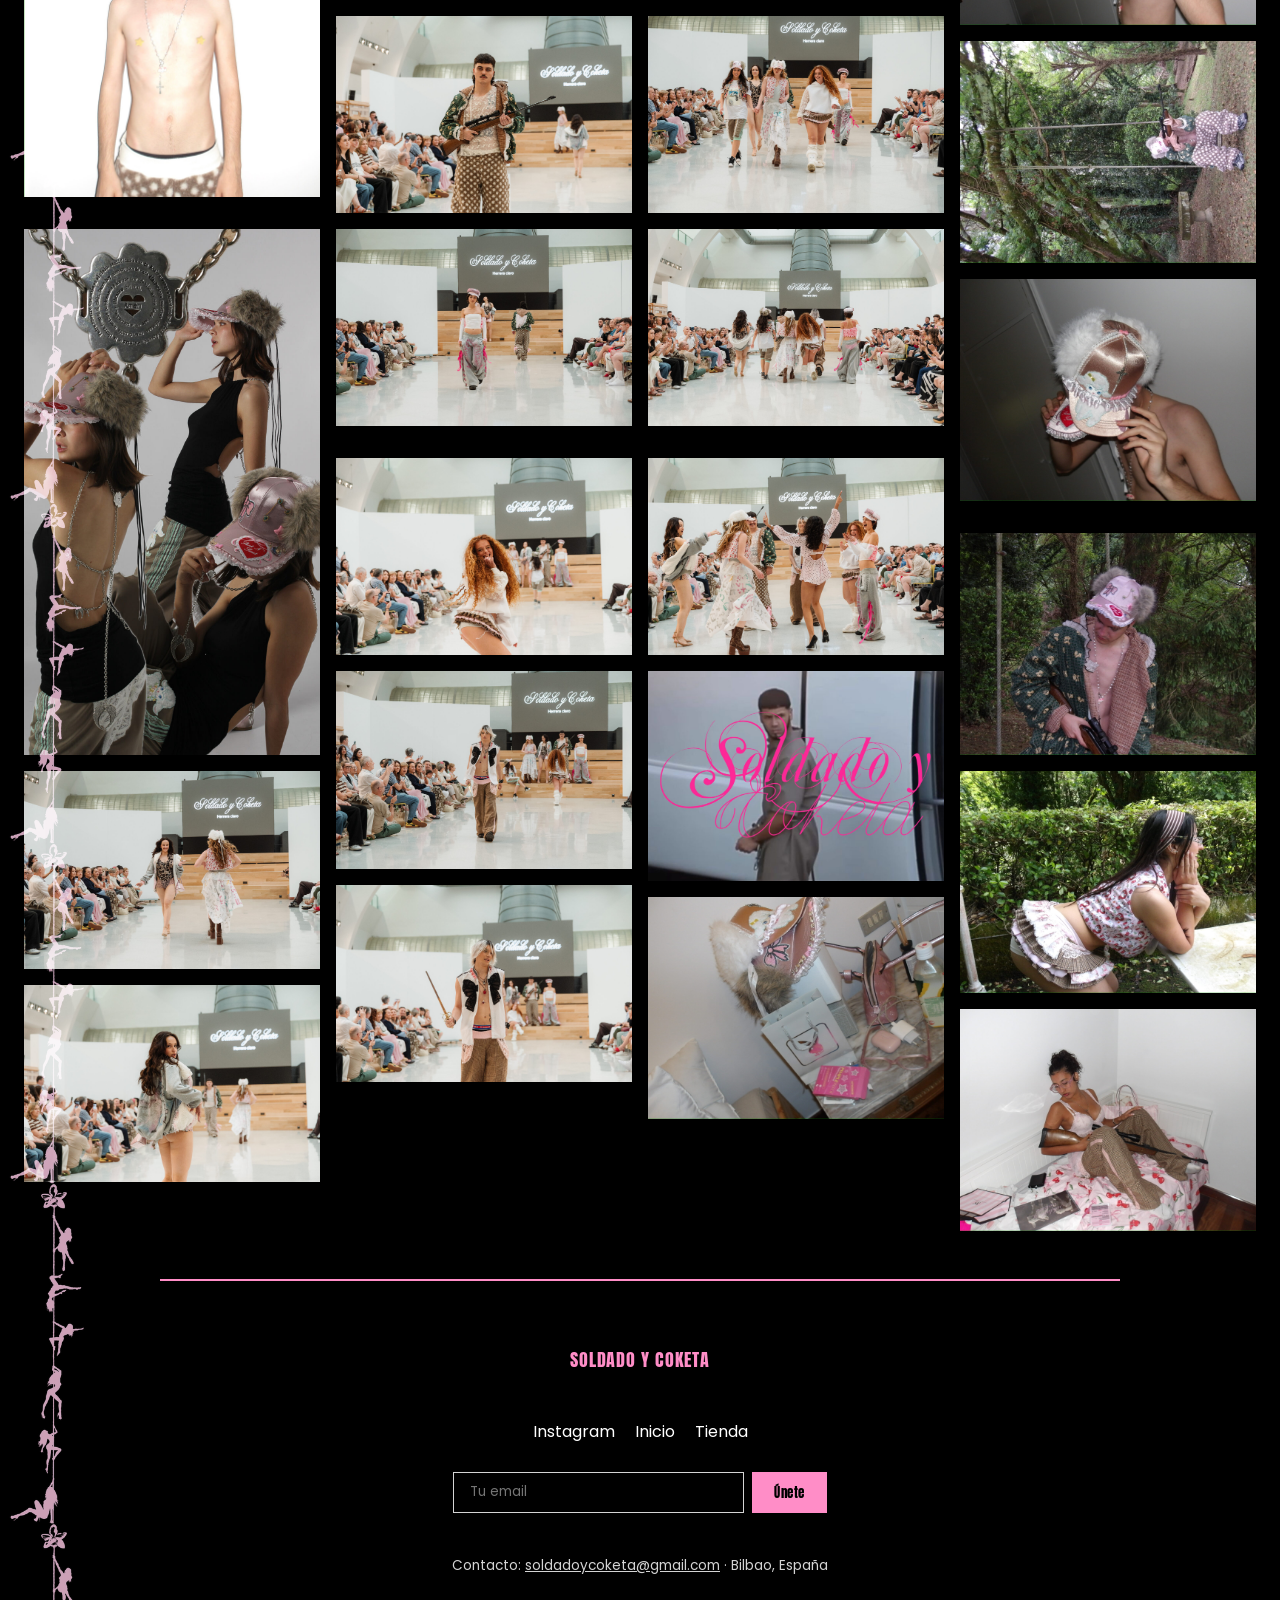
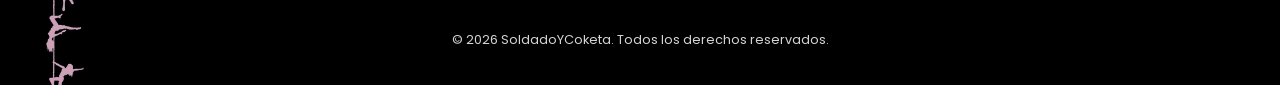
==== commit 1a0dd446: "Comentarios escritos por mí, video añadido" ====
--- a/lookbook.html
+++ b/lookbook.html
@@ -1,134 +1,288 @@
-<!DOCTYPE html>
+<!doctype html>
+<!--Los cierres aparecen un poco raros por la extensión Prettier-->
 <html lang="es">
-<head>
-  <meta charset="UTF-8">
-  <meta name="viewport" content="width=device-width, initial-scale=1.0">
-  <title>Soldado y Coketa — Lookbook</title>
-  <meta name="description" content="Lookbook de Soldado y Coketa: vídeo y fotos de la colección.">
-  <link rel="icon" href="assets/logo-header.png" type="image/png">
-
-  <link rel="preconnect" href="https://fonts.googleapis.com">
-  <link href="https://fonts.googleapis.com/css2?family=Anton&amp;family=Poppins:wght@400;500;600&amp;display=swap" rel="stylesheet">
-
-  <link rel="stylesheet" href="css/variables.css">
-  <link rel="stylesheet" href="css/headerfooter.css">
-  <link rel="stylesheet" href="css/lookbook.css">
-  <!-- iag.css: capa OPCIONAL, no evaluable (efectos del header/pole-strip
-       compartidos con el resto del sitio). Esta página no depende de ella
-       para nada propio: el vídeo y la galería ya son CSS base sencillo. -->
-  <link rel="stylesheet" href="css/iag.css">
-</head>
-<body>
-
-  <div id="pole-strip" aria-hidden="true"></div>
-
-  <header id="site-header">
-    <div class="header__ticker">
-      <div class="header__ticker-track">
-        <span class="header__ticker-text">MAKE SEX GREAT AGAIN</span>
-        <span class="header__ticker-text">MAKE SEX GREAT AGAIN</span>
-        <span class="header__ticker-text">MAKE SEX GREAT AGAIN</span>
-        <span class="header__ticker-text">MAKE SEX GREAT AGAIN</span>
-        <span class="header__ticker-text" aria-hidden="true">MAKE SEX GREAT AGAIN</span>
-        <span class="header__ticker-text" aria-hidden="true">MAKE SEX GREAT AGAIN</span>
-        <span class="header__ticker-text" aria-hidden="true">MAKE SEX GREAT AGAIN</span>
-        <span class="header__ticker-text" aria-hidden="true">MAKE SEX GREAT AGAIN</span>
+  <head>
+    <meta charset="UTF-8" />
+    <meta name="viewport" content="width=device-width, initial-scale=1.0" />
+    <title>Soldado y Coketa — Lookbook</title>
+    <meta
+      name="description"
+      content="Lookbook de Soldado y Coketa: vídeo y fotos de la colección."
+    />
+    <link rel="icon" href="assets/logo-header.png" type="image/png" />
+
+    <link rel="preconnect" href="https://fonts.googleapis.com" />
+    <link
+      href="https://fonts.googleapis.com/css2?family=Anton&amp;family=Poppins:wght@400;500;600&amp;display=swap"
+      rel="stylesheet"
+    />
+
+    <link rel="stylesheet" href="css/variables.css" />
+    <link rel="stylesheet" href="css/headerfooter.css" />
+    <link rel="stylesheet" href="css/lookbook.css" />
+    <!-- iag.css: capa OPCIONAL con animaciones y efectos generados con
+       apoyo de IA. La página se ve completa y correcta sin este fichero. -->
+    <link rel="stylesheet" href="css/iag.css" />
+  </head>
+  <body>
+    <div id="pole-strip" aria-hidden="true"></div>
+
+    <header id="site-header">
+      <div class="header__ticker">
+        <div class="header__ticker-track">
+          <span class="header__ticker-text">MAKE SEX GREAT AGAIN</span>
+          <span class="header__ticker-text">MAKE SEX GREAT AGAIN</span>
+          <span class="header__ticker-text">MAKE SEX GREAT AGAIN</span>
+          <span class="header__ticker-text">MAKE SEX GREAT AGAIN</span>
+          <span class="header__ticker-text" aria-hidden="true"
+            >MAKE SEX GREAT AGAIN</span
+          >
+          <span class="header__ticker-text" aria-hidden="true"
+            >MAKE SEX GREAT AGAIN</span
+          >
+          <span class="header__ticker-text" aria-hidden="true"
+            >MAKE SEX GREAT AGAIN</span
+          >
+          <span class="header__ticker-text" aria-hidden="true"
+            >MAKE SEX GREAT AGAIN</span
+          >
+        </div>
       </div>
-    </div>
-
-    <nav class="header__nav-row" aria-label="Navegación principal">
-      <a href="index.html" class="header__logo-link">
-        <img src="assets/logo-header.png" alt="Soldado y Coketa" class="header__logo-img">
-      </a>
-      <ul class="header__menu">
-        <li><a href="index.html">Inicio</a></li>
-        <li><a href="lookbook.html" aria-current="page">Lookbook</a></li>
-        <li><a href="tienda.html">Tienda</a></li>
-      </ul>
-    </nav>
-  </header>
-
-  <main>
-
-    <section class="intro" aria-label="Presentación del lookbook">
-      <h1>Lookbook</h1>
-      <p>
-        La última colección de Soldado y Coketa, dale al play 
-        y desliza para ver toooodo el cuntynido xoxo.
+
+      <nav class="header__nav-row" aria-label="Navegación principal">
+        <a href="index.html" class="header__logo-link">
+          <img
+            src="assets/logo-header.png"
+            alt="Soldado y Coketa"
+            class="header__logo-img"
+          />
+        </a>
+        <ul class="header__menu">
+          <li><a href="index.html">Inicio</a></li>
+          <li><a href="lookbook.html" aria-current="page">Lookbook</a></li>
+          <li><a href="tienda.html">Tienda</a></li>
+        </ul>
+      </nav>
+    </header>
+
+    <main>
+      <section class="intro" aria-label="Presentación del lookbook">
+        <h1>Lookbook</h1>
+        <p>
+          La última colección de Soldado y Coketa, dale al play y desliza para
+          ver toooodo el cuntynido xoxo.
+        </p>
+      </section>
+
+      <!-- Vídeo de la colección: mismo efecto que el
+         hero de Inicio (se queda fijo en pantalla y el resto de la
+         página sube y lo tapa | solo se activa si se enlaza iag.css). 
+         Sin iag.css es un bloque de vídeo grande normal en el flujo
+         de la página. -->
+      <div class="lookbook-video-spacer" aria-hidden="true"></div>
+
+      <section class="lookbook-video" aria-label="Vídeo de la colección">
+        <video
+          class="lookbook-video__player"
+          autoplay
+          controls
+          muted
+          loop
+          playsinline
+          poster="assets/lookbook/foto-01.jpg"
+        >
+          <source
+            src="assets/lookbook/video/lookbook-video.webm"
+            type="video/webm"
+          />
+          <source
+            src="assets/lookbook/video/lookbook-video.mp4"
+            type="video/mp4"
+          />
+
+          <!--Por si acaso: -->
+          Tu navegador no soporta vídeo HTML5.
+        </video>
+      </section>
+
+      <section class="portfolio" aria-label="Fotos de la colección">
+        <h2>La colección</h2>
+        <ul class="portfolio__lista">
+          <li>
+            <img
+              src="assets/lookbook/foto-01.jpg"
+              alt="Foto 1 de la colección Soldado y Coketa"
+            />
+          </li>
+          <li>
+            <img
+              src="assets/lookbook/foto-02.jpg"
+              alt="Foto 2 de la colección Soldado y Coketa"
+            />
+          </li>
+          <li>
+            <img
+              src="assets/lookbook/foto-03.jpg"
+              alt="Foto 3 de la colección Soldado y Coketa"
+            />
+          </li>
+          <li>
+            <img
+              src="assets/lookbook/foto-04.jpg"
+              alt="Foto 4 de la colección Soldado y Coketa"
+            />
+          </li>
+          <li>
+            <img
+              src="assets/lookbook/foto-05.jpg"
+              alt="Foto 5 de la colección Soldado y Coketa"
+            />
+          </li>
+          <li>
+            <img
+              src="assets/lookbook/foto-06.jpg"
+              alt="Foto 6 de la colección Soldado y Coketa"
+            />
+          </li>
+          <li>
+            <img
+              src="assets/lookbook/foto-07.jpg"
+              alt="Foto 7 de la colección Soldado y Coketa"
+            />
+          </li>
+          <li>
+            <img
+              src="assets/lookbook/foto-08.jpg"
+              alt="Foto 8 de la colección Soldado y Coketa"
+            />
+          </li>
+          <li>
+            <img
+              src="assets/lookbook/foto-09.jpg"
+              alt="Foto 9 de la colección Soldado y Coketa"
+            />
+          </li>
+          <li>
+            <img
+              src="assets/lookbook/foto-10.jpg"
+              alt="Foto 10 de la colección Soldado y Coketa"
+            />
+          </li>
+          <li>
+            <img
+              src="assets/lookbook/foto-11.jpg"
+              alt="Foto 11 de la colección Soldado y Coketa"
+            />
+          </li>
+          <li>
+            <img
+              src="assets/lookbook/foto-12.jpg"
+              alt="Foto 12 de la colección Soldado y Coketa"
+            />
+          </li>
+          <li>
+            <img
+              src="assets/lookbook/foto-13.jpg"
+              alt="Foto 13 de la colección Soldado y Coketa"
+            />
+          </li>
+          <li>
+            <img
+              src="assets/lookbook/foto-14.jpg"
+              alt="Foto 14 de la colección Soldado y Coketa"
+            />
+          </li>
+          <li>
+            <img
+              src="assets/lookbook/foto-15.jpg"
+              alt="Foto 15 de la colección Soldado y Coketa"
+            />
+          </li>
+          <li>
+            <img
+              src="assets/lookbook/foto-16.jpg"
+              alt="Foto 16 de la colección Soldado y Coketa"
+            />
+          </li>
+          <li>
+            <img
+              src="assets/lookbook/foto-17.jpg"
+              alt="Foto 17 de la colección Soldado y Coketa"
+            />
+          </li>
+          <li>
+            <img
+              src="assets/lookbook/foto-18.jpg"
+              alt="Foto 18 de la colección Soldado y Coketa"
+            />
+          </li>
+          <li>
+            <img
+              src="assets/lookbook/foto-19.jpg"
+              alt="Foto 19 de la colección Soldado y Coketa"
+            />
+          </li>
+          <li>
+            <img
+              src="assets/lookbook/foto-20.jpg"
+              alt="Foto 20 de la colección Soldado y Coketa"
+            />
+          </li>
+          <li>
+            <img
+              src="assets/lookbook/foto-21.jpg"
+              alt="Foto 21 de la colección Soldado y Coketa"
+            />
+          </li>
+          <li>
+            <img
+              src="assets/lookbook/foto-22.jpg"
+              alt="Foto 22 de la colección Soldado y Coketa"
+            />
+          </li>
+        </ul>
+      </section>
+    </main>
+
+    <footer id="site-footer">
+      <p class="footer__brand">SOLDADO Y COKETA</p>
+
+      <nav class="footer__social" aria-label="Redes sociales">
+        <ul>
+          <li>
+            <a
+              href="https://instagram.com/soldadoycoketa"
+              target="_blank"
+              rel="noopener"
+              >Instagram</a
+            >
+          </li>
+          <li><a href="index.html">Inicio</a></li>
+          <li><a href="tienda.html">Tienda</a></li>
+        </ul>
+      </nav>
+
+      <form class="footer__newsletter" action="#" method="post">
+        <label for="newsletter-email">Tu email</label>
+        <input
+          type="email"
+          id="newsletter-email"
+          name="email"
+          placeholder="Tu email"
+          required
+        />
+        <button type="submit">Únete</button>
+      </form>
+
+      <p class="footer__contacto">
+        Contacto:
+        <a href="mailto:soldadoycoketa@gmail.com">soldadoycoketa@gmail.com</a> ·
+        Bilbao, España
       </p>
-    </section>
-
-    <!-- Vídeo de la colección: mismo efecto "namedcollective.com" que el
-         hero de Inicio (se queda fijo en pantalla y el resto de la
-         página sube y lo tapa), pero SIN el estampado de fondo que
-         lleva el hero — eso solo se activa si se enlaza iag.css. En la
-         capa evaluable es un bloque de vídeo grande normal, en el flujo
-         de la página. El vídeo lo añade el usuario después; de momento
-         solo el hueco con imagen de portada. -->
-    <div class="lookbook-video-spacer" aria-hidden="true"></div>
-
-    <section class="lookbook-video" aria-label="Vídeo de la colección">
-      <video class="lookbook-video__player" controls muted loop playsinline poster="assets/lookbook/foto-01.jpg">
-        <!-- Sustituir por el vídeo real de la colección:
-             <source src="assets/videos/lookbook-reel.mp4" type="video/mp4"> -->
-        Tu navegador no soporta vídeo HTML5.
-      </video>
-    </section>
-
-    <section class="portfolio" aria-label="Fotos de la colección">
-      <h2>La colección</h2>
-      <ul class="portfolio__lista">
-        <li><img src="assets/lookbook/foto-01.jpg" alt="Foto 1 de la colección Soldado y Coketa" width="1200" height="1600"></li>
-        <li><img src="assets/lookbook/foto-02.jpg" alt="Foto 2 de la colección Soldado y Coketa" width="900" height="1600"></li>
-        <li><img src="assets/lookbook/foto-03.jpg" alt="Foto 3 de la colección Soldado y Coketa" width="1600" height="1066"></li>
-        <li><img src="assets/lookbook/foto-04.jpg" alt="Foto 4 de la colección Soldado y Coketa" width="1600" height="1066"></li>
-        <li><img src="assets/lookbook/foto-05.jpg" alt="Foto 5 de la colección Soldado y Coketa" width="1600" height="1066"></li>
-        <li><img src="assets/lookbook/foto-06.jpg" alt="Foto 6 de la colección Soldado y Coketa" width="1600" height="1066"></li>
-        <li><img src="assets/lookbook/foto-07.jpg" alt="Foto 7 de la colección Soldado y Coketa" width="1600" height="1066"></li>
-        <li><img src="assets/lookbook/foto-08.jpg" alt="Foto 8 de la colección Soldado y Coketa" width="1600" height="1066"></li>
-        <li><img src="assets/lookbook/foto-09.jpg" alt="Foto 9 de la colección Soldado y Coketa" width="1600" height="1066"></li>
-        <li><img src="assets/lookbook/foto-10.jpg" alt="Foto 10 de la colección Soldado y Coketa" width="1600" height="1066"></li>
-        <li><img src="assets/lookbook/foto-11.jpg" alt="Foto 11 de la colección Soldado y Coketa" width="1600" height="1066"></li>
-        <li><img src="assets/lookbook/foto-12.jpg" alt="Foto 12 de la colección Soldado y Coketa" width="1600" height="1066"></li>
-        <li><img src="assets/lookbook/foto-13.jpg" alt="Foto 13 de la colección Soldado y Coketa" width="1600" height="1066"></li>
-        <li><img src="assets/lookbook/foto-14.jpg" alt="Foto 14 de la colección Soldado y Coketa" width="1600" height="1066"></li>
-        <li><img src="assets/lookbook/foto-15.jpg" alt="Foto 15 de la colección Soldado y Coketa" width="1600" height="1131"></li>
-        <li><img src="assets/lookbook/foto-16.jpg" alt="Foto 16 de la colección Soldado y Coketa" width="1600" height="1200"></li>
-        <li><img src="assets/lookbook/foto-17.jpg" alt="Foto 17 de la colección Soldado y Coketa" width="1600" height="1200"></li>
-        <li><img src="assets/lookbook/foto-18.jpg" alt="Foto 18 de la colección Soldado y Coketa" width="1600" height="1200"></li>
-        <li><img src="assets/lookbook/foto-19.jpg" alt="Foto 19 de la colección Soldado y Coketa" width="1600" height="1200"></li>
-        <li><img src="assets/lookbook/foto-20.jpg" alt="Foto 20 de la colección Soldado y Coketa" width="1600" height="1200"></li>
-        <li><img src="assets/lookbook/foto-21.jpg" alt="Foto 21 de la colección Soldado y Coketa" width="1600" height="1200"></li>
-        <li><img src="assets/lookbook/foto-22.jpg" alt="Foto 22 de la colección Soldado y Coketa" width="1600" height="1200"></li>
-      </ul>
-    </section>
-
-  </main>
-
-  <footer id="site-footer">
-    <p class="footer__brand">SOLDADO Y COKETA</p>
-
-    <nav class="footer__social" aria-label="Redes sociales">
-      <ul>
-        <li><a href="https://instagram.com/soldadoycoketa" target="_blank" rel="noopener">Instagram</a></li>
-        <li><a href="index.html">Inicio</a></li>
-        <li><a href="tienda.html">Tienda</a></li>
-      </ul>
-    </nav>
-
-    <form class="footer__newsletter" action="#" method="post">
-      <label for="newsletter-email">Tu email</label>
-      <input type="email" id="newsletter-email" name="email" placeholder="Tu email" required>
-      <button type="submit">Únete</button>
-    </form>
-
-    <p class="footer__contacto">
-      Contacto: <a href="mailto:soldadoycoketa@gmail.com">soldadoycoketa@gmail.com</a> ·
-      Bilbao, España
-    </p>
-
-    <p class="footer__copy">&copy; 2026 SoldadoYCoketa. Todos los derechos reservados.</p>
-  </footer>
-
-</body>
+
+      <p class="footer__copy">
+        &copy; 2026 SoldadoYCoketa. Todos los derechos reservados.
+      </p>
+    </footer>
+  </body>
 </html>
--- a/css/variables.css
+++ b/css/variables.css
@@ -1,12 +1,13 @@
-/* ============================================
-   SOLDADO Y COKETA — Variables de marca
+/* 
+   SOLDADO Y COKETA - Variables de marca:
+
    Un único punto donde se definen los colores y
    tipografías para no repetirlos en cada .css
-   ============================================
 
    Estas son algunas de las técnicas que he utilizado para el proyecto que no aparecen en
    ningún lado en las diapositivas del tema y que me parece que debería explicar un poco para
    demostrar que no las he dejado puestas sin entenderlas:
+
    - Custom properties (:root + var()), como en este fichero.
       Estas las he utilizado principalmente para la paleta de colores de la marca, pero también
       son bastante útiles para el tamaño de algunas divisiones y para las tipografías.
@@ -37,15 +38,15 @@
       Reparte las fotos en columnas respetando la proporción de cada una, como un mosaico,
       en vez de recortarlas todas al mismo tamaño.
 
-   */
+*/
 
 :root {
   /* Paleta extraída de los assets originales de la marca */
   --color-negro: #000000;
   --color-blanco: #ffffff;
-  --color-rosa: #ff8dc7;        /* rosa principal (logo, acentos) */
+  --color-rosa: #ff8dc7; /* rosa principal (logo, acentos) */
   --color-rosa-palido: #ffc9e4; /* rosa de las texturas de fondo */
-  --color-gris: #d4d4d4;        /* gris neutro de apoyo */
+  --color-gris: #d4d4d4; /* gris neutro de apoyo */
   --color-gris-oscuro: #1a1a1a; /* gris para bloques/tarjetas sobre negro */
 
   /*Fuentes*/
@@ -59,7 +60,6 @@
   --ancho-pole: 20%;
 }
 
-
 *,
 *::before,
 *::after {
--- a/css/headerfooter.css
+++ b/css/headerfooter.css
@@ -1,15 +1,15 @@
-/* ============================================
-   HEADER + FOOTER — Soldado y Coketa
-   Estructura común a las 3 páginas (index, lookbook,
-   tienda). Van en un único fichero porque el header y
-   el footer son la MISMA plantilla en todas las páginas.
-   ============================================
-   Usa var() (ver variables.css para el porqué), y además
-   position: sticky en el header y transition en los :hover
-   de enlaces/botones — CSS3 estándar, ver nota completa en
-   variables.css. */
-
-/* ---------- HEADER ---------- */
+/* 
+  HEADER + FOOTER - Soldado y Coketa:
+
+  Estructura común a las 3 páginas (index, lookbook,
+  tienda). Van en un único fichero porque el header y
+  el footer son la MISMA plantilla en todas las páginas.
+   
+  Usa var() y position: sticky en el header y transition en los :hover
+  de enlaces/botones 
+*/
+
+/* HEADER */
 
 /* Selector de ELEMENTO */
 header {
@@ -51,8 +51,12 @@
 }
 
 @keyframes marquee {
-  from { transform: translateX(0); }
-  to   { transform: translateX(-50%); }
+  from {
+    transform: translateX(0);
+  }
+  to {
+    transform: translateX(-50%);
+  }
 }
 
 @media (prefers-reduced-motion: reduce) {
@@ -72,16 +76,9 @@
 
 /* El tamaño se fija aquí, no en el HTML: alto en vh (relativo a la
    pantalla) y ancho máximo en % (relativo al contenedor), nunca en
-   píxeles fijos, para que el logo escale con el header en cualquier
-   resolución.
-   El 40% va en el LINK, no en la imagen: si se pone en la imagen,
-   su ancho máximo queda calculado sobre el propio ancho del link
-   (que se ajusta al contenido, es decir, a la imagen) -- una
-   referencia circular que en la práctica encoge y deforma el logo
-   a una fracción de su tamaño real. Puesto en el link (que sí tiene
-   un ancho de referencia claro: el de .header__nav-row) el 40% solo
-   actúa como tope de seguridad en pantallas muy bajas/anchas, sin
-   afectar al tamaño normal. */
+   píxeles fijos (como bien comentaste en clase), para que el logo 
+   escale con el header en cualquier resolución.
+*/
 .header__logo-link {
   display: flex;
   align-items: center;
@@ -111,7 +108,9 @@
   letter-spacing: 0.03em;
   padding-bottom: 0.15rem;
   border-bottom: 1px solid transparent;
-  transition: color 0.2s ease, border-color 0.2s ease;
+  transition:
+    color 0.2s ease,
+    border-color 0.2s ease;
 }
 
 /* Pseudo-clase :hover en un elemento de tipo enlace */
@@ -133,7 +132,7 @@
   border-color: var(--color-rosa);
 }
 
-/* ---------- FOOTER ---------- */
+/* FOOTER */
 
 footer {
   background-color: var(--color-negro);
@@ -174,7 +173,9 @@
   color: var(--color-blanco);
   text-decoration: none;
   border-bottom: 1px solid transparent;
-  transition: border-color 0.2s ease, color 0.2s ease;
+  transition:
+    border-color 0.2s ease,
+    color 0.2s ease;
 }
 
 .footer__social a:hover {
@@ -248,7 +249,7 @@
   color: var(--color-gris);
 }
 
-/* ---------- Media query: pantallas pequeñas (móvil) ---------- */
+/* Media query: pantallas pequeñas (móvil) */
 @media (max-width: 640px) {
   .header__nav-row {
     flex-direction: column;
--- a/css/lookbook.css
+++ b/css/lookbook.css
@@ -1,11 +1,11 @@
-/* ============================================
-   LOOKBOOK — Soldado y Coketa
-   CSS base: vídeo grande de la colección (sin estampado, sin
-   iag.css), portfolio de fotos reales.
-   ============================================
-   Usa var(), clamp(), columns (mosaico del portfolio) y
-   :nth-child(3n+2) — CSS3 estándar, ver nota completa en
-   variables.css. */
+/*
+  LOOKBOOK — Soldado y Coketa:
+
+  CSS base: vídeo grande de la colección, portfolio de fotos reales.
+
+  Usa var(), clamp(), columns (mosaico del portfolio) y :nth-child(3n+2). 
+
+*/
 
 body {
   margin: 0;
@@ -21,7 +21,8 @@
   text-align: center;
   /* Fondo sólido: si se enlaza iag.css, el vídeo de más abajo queda
      fijo en pantalla y esta sección necesita taparlo por completo
-     mientras esté en la parte de arriba (igual que .desfile en Inicio). */
+     mientras esté en la parte de arriba (igual que .desfile en Inicio). 
+  */
   background-color: var(--color-negro);
 }
 
@@ -38,10 +39,9 @@
   color: var(--color-gris);
 }
 
-/* ---------- Vídeo de la colección ----------
-   Aquí es un bloque de vídeo grande normal, en el flujo de la página
-   (SIN el estampado ni el position:fixed del hero de Inicio: eso vive
-   en iag.css). Sin iag.css, el vídeo se ve completo igualmente. */
+/* Vídeo de la colección:
+   Aquí es un bloque de vídeo grande normal, en el flujo de la página. Sin iag.css, el vídeo se ve completo igualmente. 
+*/
 .lookbook-video {
   width: 100%;
   background-color: var(--color-gris-oscuro);
@@ -54,13 +54,14 @@
   object-fit: cover;
 }
 
-/* ---------- Portfolio (fotos reales de la colección) ---------- */
+/* Portfolio (fotos de la colección) */
 .portfolio {
   padding: 2.5rem 1.5rem 3rem;
   max-width: 1300px;
   margin: 0 auto;
-  /* Fondo sólido: es la sección que "sube y tapa" el vídeo fijo
-     cuando se activa iag.css (mismo motivo que en .intro). */
+  /* Fondo sólido: la sección que "sube y tapa" el vídeo fijo
+     cuando se activa iag.css (mismo motivo que en .intro). 
+  */
   background-color: var(--color-negro);
 }
 
@@ -72,9 +73,10 @@
   margin: 0 0 2rem;
 }
 
-/* Mosaico tipo collage con CSS multicolumna: cada foto mantiene su
-   proporción real (las verticales salen más altas), así que las
-   columnas quedan desiguales en vez de una cuadrícula ordenada. */
+/* Mosaico tipo collage: 
+   cada foto mantiene su proporción real (las verticales salen más altas), 
+   así que las columnas quedan desiguales en vez de una cuadrícula ordenada. 
+*/
 .portfolio__lista {
   columns: 4 220px;
   column-gap: 1rem;
@@ -95,11 +97,11 @@
 }
 
 /* Algunas fotos con un margen extra para romper la alineación */
-.portfolio__lista li:nth-child(3n+2) {
+.portfolio__lista li:nth-child(3n + 2) {
   margin-top: 2rem;
 }
 
-/* ---------- Media query: pantallas pequeñas (móvil) ---------- */
+/* Media query: pantallas pequeñas (móvil) */
 @media (max-width: 640px) {
   .lookbook-video__player {
     max-height: 45vh;
@@ -114,7 +116,7 @@
     margin-bottom: 0.6rem;
   }
 
-  .portfolio__lista li:nth-child(3n+2) {
+  .portfolio__lista li:nth-child(3n + 2) {
     margin-top: 0;
   }
 }
--- a/css/iag.css
+++ b/css/iag.css
@@ -1,22 +1,23 @@
-/* ============================================
-   IAG.CSS — capa OPCIONAL, NO EVALUABLE
-   ============================================
-   Aquí viven los efectos "de más" (parallax, blend
-   modes, animaciones de carrusel) hechos con apoyo de
-   IA generativa, tal y como pide el enunciado:
-
-     "Si se quiere añadir animaciones o estilo muy
-     diferente al visto en clase usando IAg, generar un
-     iag.css (no evaluable)"
-
-   Si se borra este <link> del <head>, las tres páginas
-   siguen siendo HTML/CSS completos, válidos y con buen
-   aspecto — esto solo añade capas encima.
-   ============================================ */
-
-/* ---------- Barra de pole ----------
+/* 
+  IAG.CSS — capa OPCIONAL (no entra en la evaluación):
+
+  Aquí viven los efectos "de más" (parallax, blend
+  modes, animaciones de carrusel) hechos con apoyo de
+  IA generativa.
+
+  Si se borra este <link> del <head>, las tres páginas
+  siguen siendo HTML/CSS completos, válidos y con buen
+  specto — esto solo añade capas encima.
+
+  [La mayoría de los comentarios escritos en este fichero no los he escrito yo,
+  en los demás ficheros sí, pero aquí los he dejado hecchos por la IA directamente 
+  porque hay cosas que no sabía explicar lo suficientemente bien.]
+*/
+
+/* Barra de pole:
    Silueta decorativa que recorre TODA la página de
-   arriba a abajo, integrada de forma transparente. */
+   arriba a abajo, integrada de forma transparente. 
+*/
 #pole-strip {
   position: absolute;
   top: var(--alto-header);
@@ -39,17 +40,19 @@
   overflow-x: hidden;
 }
 
-/* ---------- Ventana "Parental Advisory": fondo desenfocado ----------
+/* Ventana "Parental Advisory": fondo desenfocado
    La capa base (inicio.css) solo oscurece la página de detrás; aquí
-   además se desenfoca, para que el aviso destaque. */
+   además se desenfoca, para que el aviso destaque. 
+*/
 .aviso {
   backdrop-filter: blur(8px);
 }
 
-/* ---------- Hero fijo en Inicio (efecto namedcollective.com) ----------
+/* Hero fijo en Inicio: 
    El hero pasa de estar en el flujo normal (CSS base) a
    quedarse pegado a la pantalla mientras el resto de la
-   página sube y lo tapa. */
+   página sube y lo tapa. 
+*/
 .hero-spacer {
   display: block;
   height: 100vh;
@@ -67,7 +70,8 @@
 }
 
 /* Texturas superpuestas con mezcla "screen" para dar
-   densidad al estampado sin tapar el logo */
+   densidad al estampado sin tapar el logo 
+*/
 .hero__pattern--rosa-base,
 .hero__pattern--rosa,
 .hero__vignette {
@@ -100,11 +104,13 @@
 
 .hero__vignette {
   z-index: 3;
-  background: radial-gradient(circle at center,
+  background: radial-gradient(
+    circle at center,
     rgba(0, 0, 0, 0.95) 0%,
     rgba(0, 0, 0, 0.95) 30%,
     rgba(0, 0, 0, 0.4) 55%,
-    transparent 75%);
+    transparent 75%
+  );
 }
 
 .hero__lockup,
@@ -115,7 +121,8 @@
 }
 
 /* El contenido que sigue necesita su propio contexto de
-   apilamiento por encima del hero fijo */
+   apilamiento por encima del hero fijo 
+*/
 main {
   position: relative;
   z-index: 2;
@@ -132,11 +139,11 @@
   z-index: 2;
 }
 
-/* ---------- Vídeo fijo en Lookbook (mismo efecto namedcollective.com
-   que el hero de Inicio, pero sin estampado) ----------
+/* Vídeo fijo en Lookbook:
    El vídeo pasa de estar en el flujo normal (CSS base) a quedarse
    pegado a la pantalla mientras el resto de la página (intro y fotos)
-   sube y lo va tapando. */
+   sube y lo va tapando. 
+*/
 .lookbook-video-spacer {
   display: block;
   height: 100vh;
@@ -159,7 +166,8 @@
 
 /* Estas secciones necesitan su propio contexto de apilamiento por
    encima del vídeo fijo, igual que .desfile/.manifiesto-section en
-   Inicio por encima del hero fijo */
+   Inicio por encima del hero fijo 
+*/
 .intro,
 .portfolio {
   position: relative;
@@ -168,8 +176,10 @@
 
 /* El collage no tapa el vídeo: sin fondo, las fotos se ven flotando
    encima del vídeo fijo. El título lleva sombra para leerse sobre
-   cualquier fotograma. Sin iag.css el vídeo no es fijo y el portfolio
-   vuelve a su fondo negro de lookbook.css. */
+   cualquier fotograma. 
+   Sin iag.css el vídeo no es fijo y el portfolio
+   vuelve a su fondo negro de lookbook.css. 
+*/
 .portfolio {
   background-color: transparent;
 }
@@ -182,12 +192,13 @@
   box-shadow: 0 6px 24px rgba(0, 0, 0, 0.6);
 }
 
-/* ---------- Desfile de Inicio: carrusel animado ----------
+/* Desfile de Inicio: carrusel animado:
    La fila estática de looks (CSS base) pasa a ser una cinta que se
    desliza en bucle infinito, igual que tenía antes el lookbook. Al
    pasar el ratón por encima se detiene la cinta entera (para poder
    mirar bien) y el look bajo el cursor se amplía con el mismo hover
-   simple que ya tiene la capa evaluable (inicio.css). */
+   simple que ya tiene la capa evaluable (inicio.css). 
+*/
 .desfile__lista {
   flex-wrap: nowrap;
   width: max-content;
@@ -195,8 +206,8 @@
      cuadrícula; en modo cinta hay que anularlo, si no las 22 tarjetas
      se comprimen para caber en esos 1300px (con flex-wrap:nowrap no
      pueden bajar de línea, así que se encogen y las imágenes de
-     220px fijos se solapan unas con otras -- el texto de un
-     figcaption "Look XX" acaba pintado encima de la foto de al lado). */
+     220px fijos se solapan unas con otras). 
+  */
   max-width: none;
   animation: deslizar-desfile 30s linear infinite;
 }
@@ -206,14 +217,19 @@
 }
 
 /* Las copias duplicadas (ocultas en el CSS base) se muestran solo en
-   modo carrusel, para que el bucle no tenga corte visible */
+   modo carrusel, para que el bucle no tenga corte visible 
+*/
 .desfile__item[aria-hidden="true"] {
   display: block;
 }
 
 @keyframes deslizar-desfile {
-  from { transform: translateX(0); }
-  to   { transform: translateX(-50%); }
+  from {
+    transform: translateX(0);
+  }
+  to {
+    transform: translateX(-50%);
+  }
 }
 
 @media (prefers-reduced-motion: reduce) {
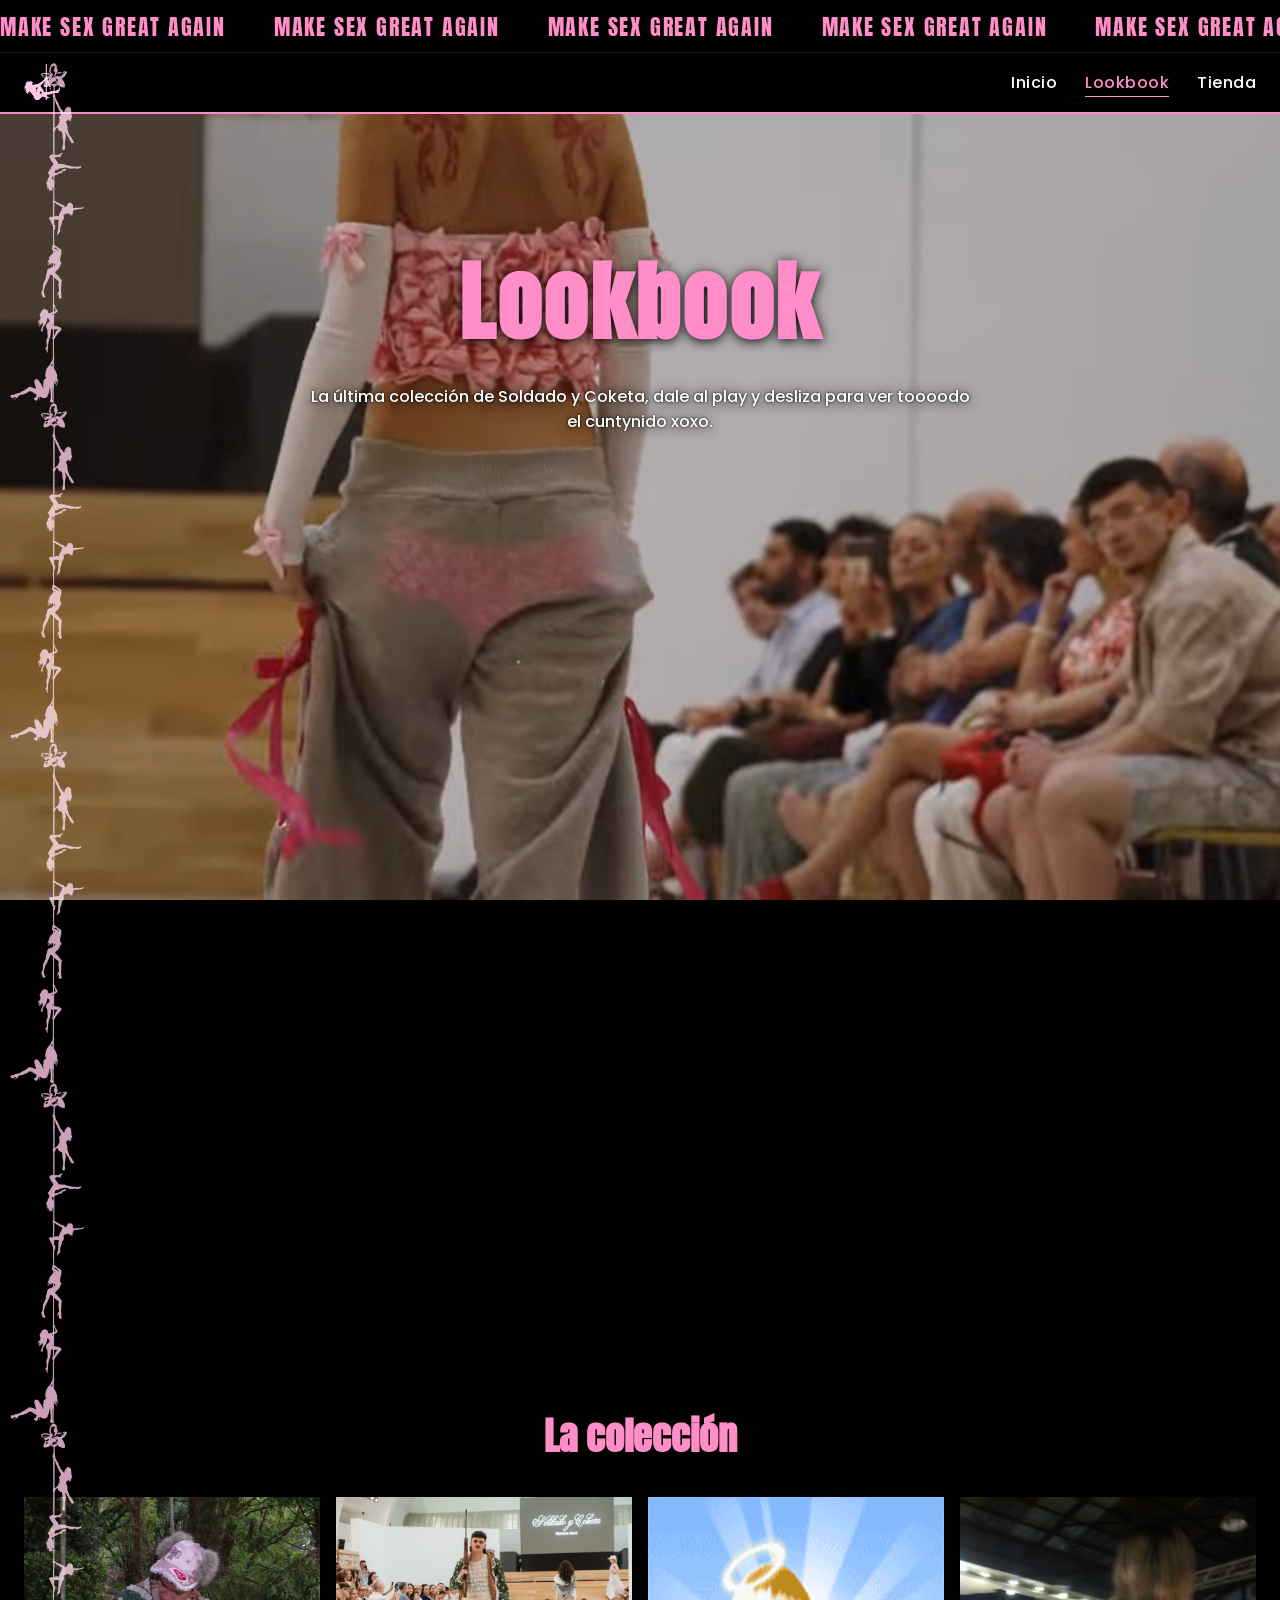
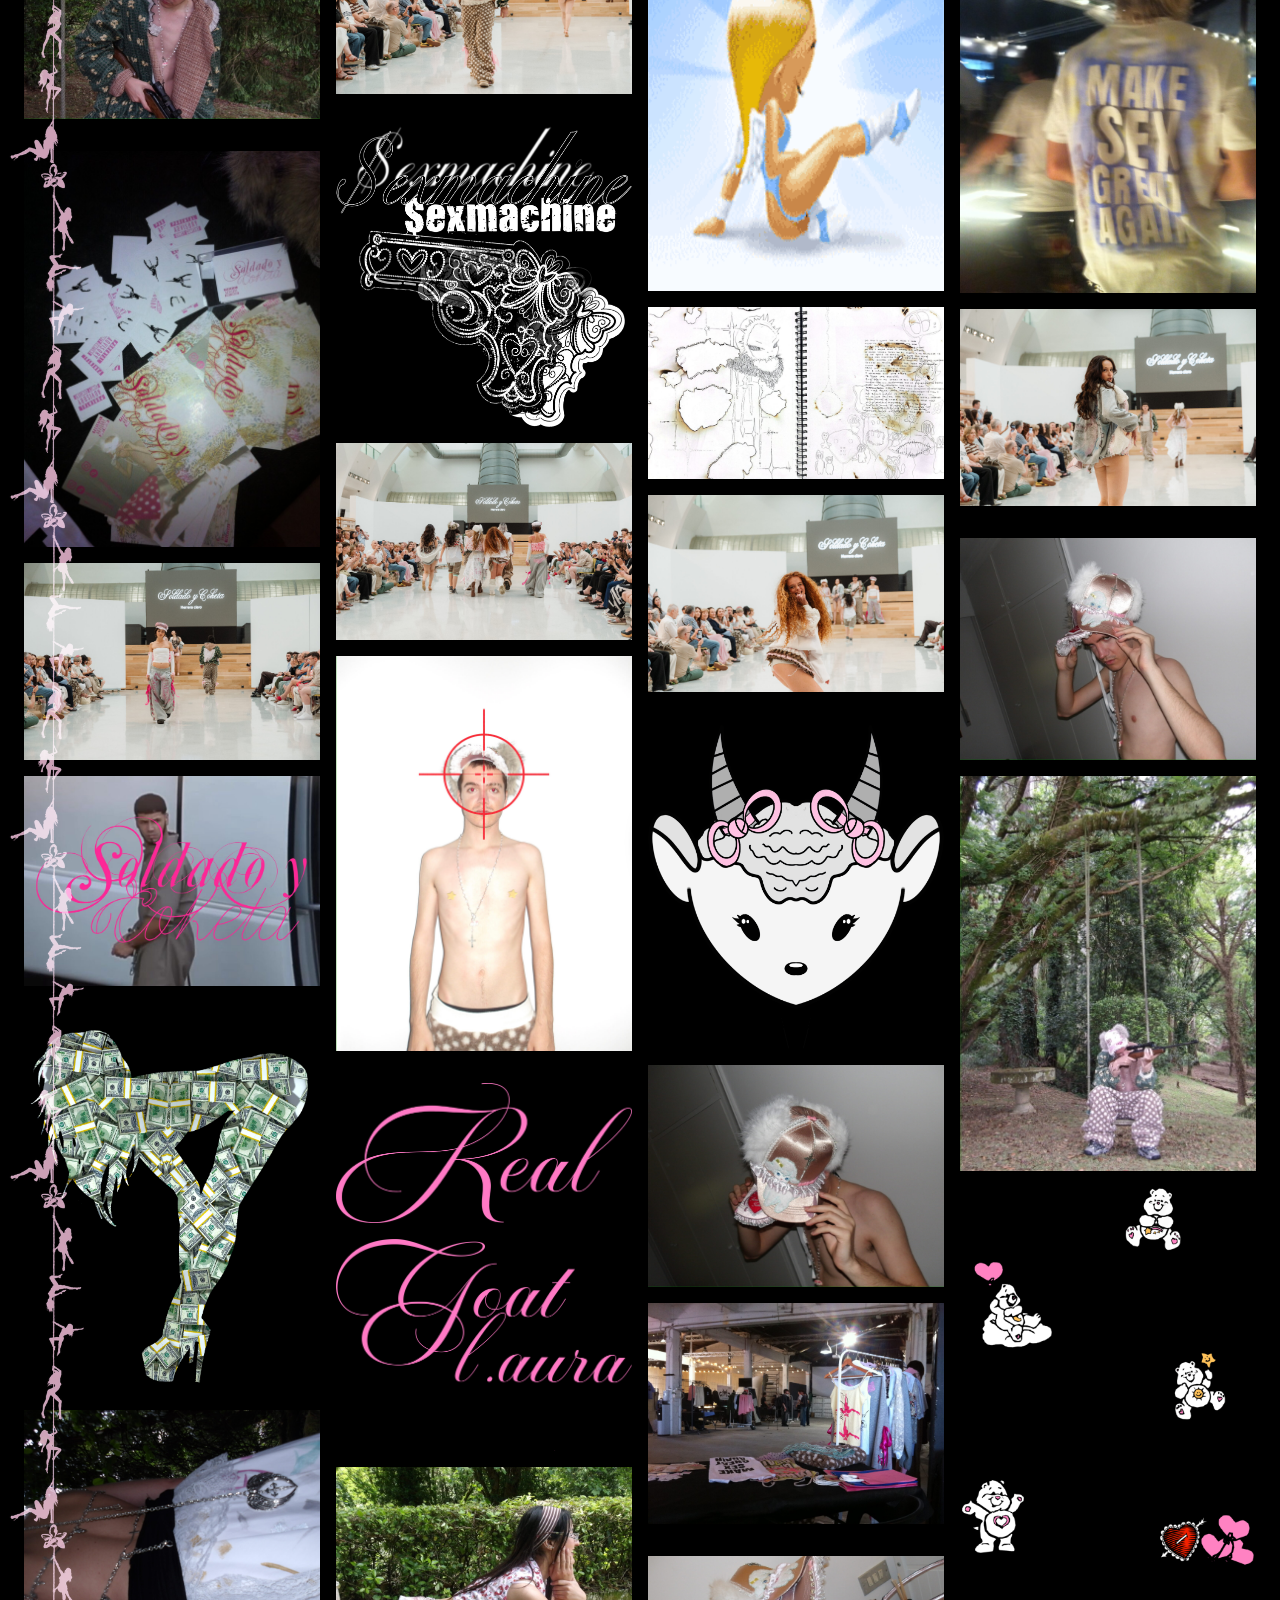
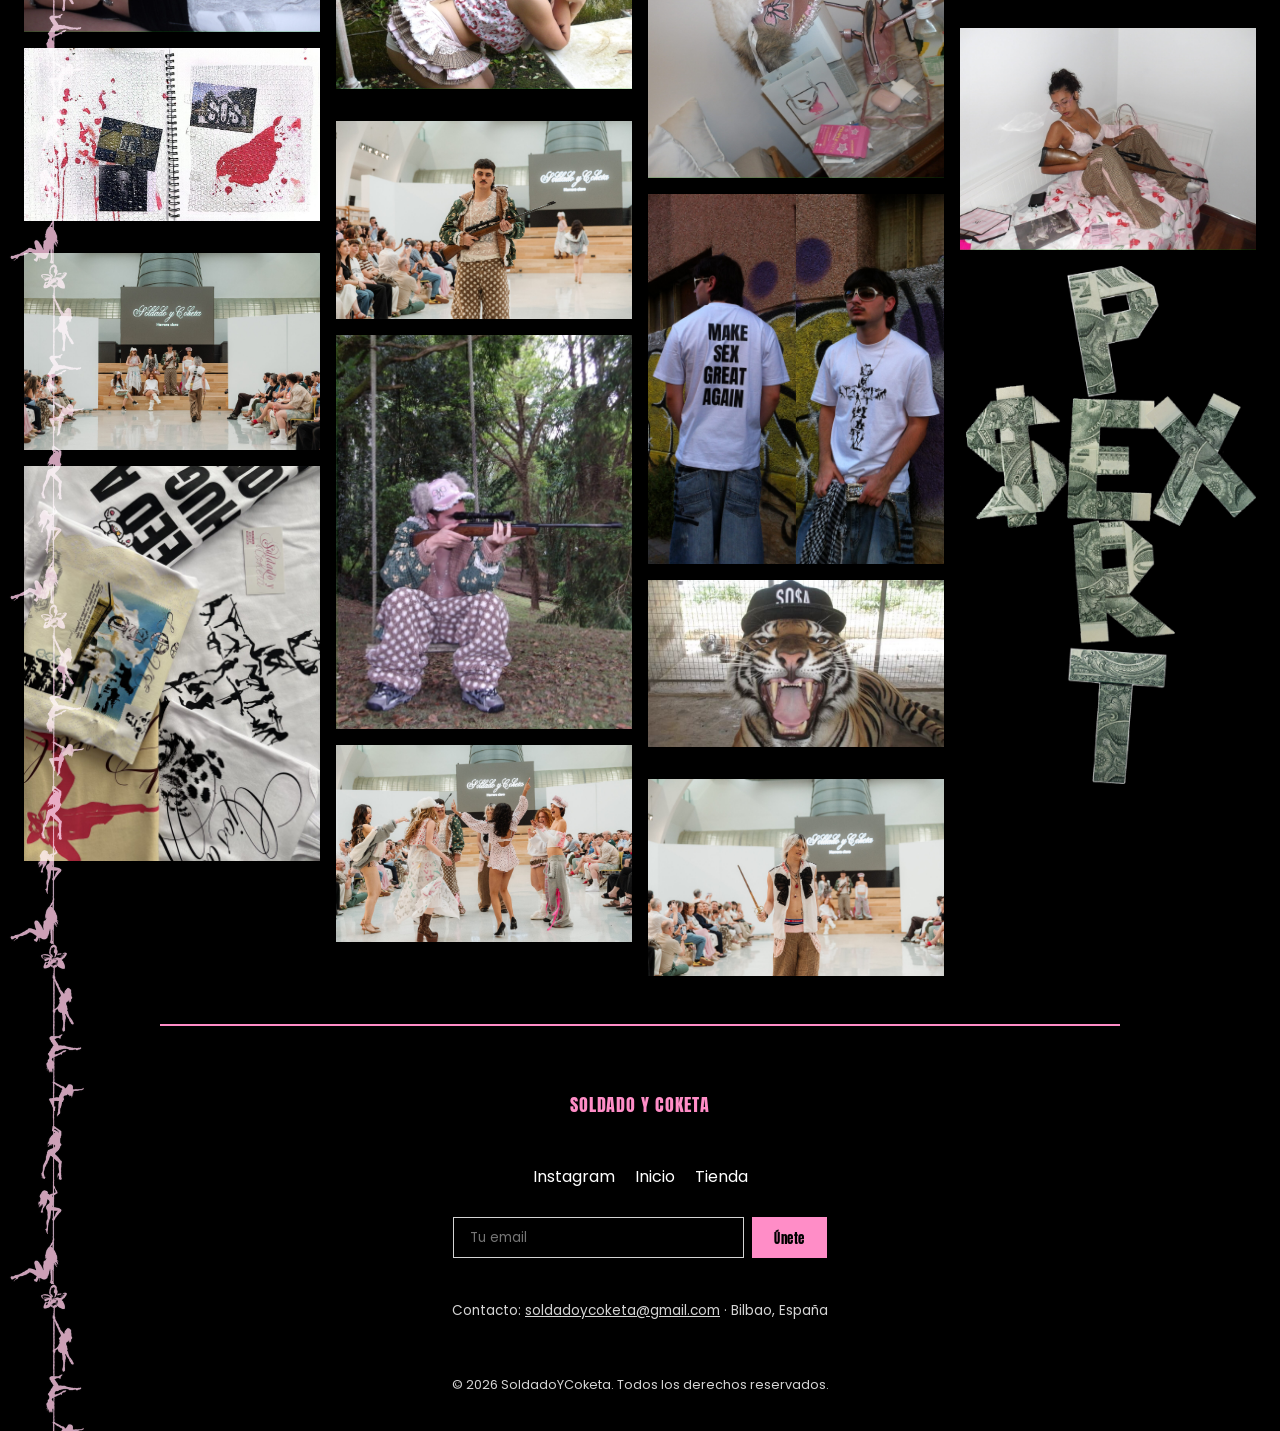
==== commit dc862e02: "Retoque del lookbook para que se vea mejor" ====
--- a/lookbook.html
+++ b/lookbook.html
@@ -66,7 +66,7 @@
     </header>
 
     <main>
-      <section class="intro" aria-label="Presentación del lookbook">
+      <section class="intro intro--lookbook" aria-label="Presentación del lookbook">
         <h1>Lookbook</h1>
         <p>
           La última colección de Soldado y Coketa, dale al play y desliza para
@@ -85,7 +85,6 @@
         <video
           class="lookbook-video__player"
           autoplay
-          controls
           muted
           loop
           playsinline
@@ -110,134 +109,225 @@
         <ul class="portfolio__lista">
           <li>
             <img
+              src="assets/lookbook/foto-20.jpg"
+              alt="Modelo con bata de flores y gorra rosa en el bosque"
+            />
+          </li>
+          <li>
+            <img
+              src="assets/lookbook/img-9359.jpg"
+              alt="Pegatinas y tarjetas de Soldado y Coketa"
+            />
+          </li>
+          <li>
+            <img
+              src="assets/lookbook/img-0221.jpg"
+              alt="Desfile de Soldado y Coketa: modelo en la pasarela con un look de la colección"
+            />
+          </li>
+          <li>
+            <img
+              src="assets/lookbook/img-0655.jpg"
+              alt="Modelo con el logo de Soldado y Coketa en rosa encima"
+            />
+          </li>
+          <li>
+            <img
+              src="assets/lookbook/artwork-30.png"
+              alt="Diseño de piernas con tacones hechas de billetes"
+              class="portfolio__recorte"
+            />
+          </li>
+          <li>
+            <img
+              src="assets/lookbook/img-0729.jpg"
+              alt="Detalle de cadena plateada sobre la cadera"
+            />
+          </li>
+          <li>
+            <img
+              src="assets/lookbook/img-9253.jpg"
+              alt="Cuaderno de bocetos con manchas rojas y collage"
+            />
+          </li>
+          <li>
+            <img
+              src="assets/lookbook/img-0226.jpg"
+              alt="Desfile de Soldado y Coketa: modelo en la pasarela con un look de la colección"
+            />
+          </li>
+          <li>
+            <img
+              src="assets/lookbook/img-9086.jpg"
+              alt="Camisetas estampadas de la colección apiladas"
+            />
+          </li>
+          <li>
+            <img
+              src="assets/lookbook/img-0218.jpg"
+              alt="Desfile de Soldado y Coketa: modelo en la pasarela con un look de la colección"
+            />
+          </li>
+          <li>
+            <img
+              src="assets/lookbook/artwork-26.png"
+              alt="Diseño Sexmachine con una pistola ornamentada"
+              class="portfolio__recorte"
+            />
+          </li>
+          <li>
+            <img
+              src="assets/lookbook/img-0228.jpg"
+              alt="Desfile de Soldado y Coketa: modelo en la pasarela con un look de la colección"
+            />
+          </li>
+          <li>
+            <img
               src="assets/lookbook/foto-01.jpg"
-              alt="Foto 1 de la colección Soldado y Coketa"
-            />
-          </li>
-          <li>
-            <img
-              src="assets/lookbook/foto-02.jpg"
-              alt="Foto 2 de la colección Soldado y Coketa"
-            />
-          </li>
-          <li>
-            <img
-              src="assets/lookbook/foto-03.jpg"
-              alt="Foto 3 de la colección Soldado y Coketa"
-            />
-          </li>
-          <li>
-            <img
-              src="assets/lookbook/foto-04.jpg"
-              alt="Foto 4 de la colección Soldado y Coketa"
-            />
-          </li>
-          <li>
-            <img
-              src="assets/lookbook/foto-05.jpg"
-              alt="Foto 5 de la colección Soldado y Coketa"
-            />
-          </li>
-          <li>
-            <img
-              src="assets/lookbook/foto-06.jpg"
-              alt="Foto 6 de la colección Soldado y Coketa"
-            />
-          </li>
-          <li>
-            <img
-              src="assets/lookbook/foto-07.jpg"
-              alt="Foto 7 de la colección Soldado y Coketa"
-            />
-          </li>
-          <li>
-            <img
-              src="assets/lookbook/foto-08.jpg"
-              alt="Foto 8 de la colección Soldado y Coketa"
-            />
-          </li>
-          <li>
-            <img
-              src="assets/lookbook/foto-09.jpg"
-              alt="Foto 9 de la colección Soldado y Coketa"
-            />
-          </li>
-          <li>
-            <img
-              src="assets/lookbook/foto-10.jpg"
-              alt="Foto 10 de la colección Soldado y Coketa"
-            />
-          </li>
-          <li>
-            <img
-              src="assets/lookbook/foto-11.jpg"
-              alt="Foto 11 de la colección Soldado y Coketa"
-            />
-          </li>
-          <li>
-            <img
-              src="assets/lookbook/foto-12.jpg"
-              alt="Foto 12 de la colección Soldado y Coketa"
-            />
-          </li>
-          <li>
-            <img
-              src="assets/lookbook/foto-13.jpg"
-              alt="Foto 13 de la colección Soldado y Coketa"
-            />
-          </li>
-          <li>
-            <img
-              src="assets/lookbook/foto-14.jpg"
-              alt="Foto 14 de la colección Soldado y Coketa"
-            />
-          </li>
-          <li>
-            <img
-              src="assets/lookbook/foto-15.jpg"
-              alt="Foto 15 de la colección Soldado y Coketa"
+              alt="Modelo con una diana dibujada sobre la cara, fondo blanco"
+            />
+          </li>
+          <li>
+            <img
+              src="assets/lookbook/artwork-27.png"
+              alt="Diseño Real en letra caligráfica rosa"
+              class="portfolio__recorte"
+            />
+          </li>
+          <li>
+            <img
+              src="assets/lookbook/artwork-28.png"
+              alt="Diseño Goat l.aura en letra caligráfica rosa"
+              class="portfolio__recorte"
+            />
+          </li>
+          <li>
+            <img
+              src="assets/lookbook/img-8383.jpg"
+              alt="Modelo apoyada en un muro con falda de volantes"
+            />
+          </li>
+          <li>
+            <img
+              src="assets/lookbook/img-0219.jpg"
+              alt="Desfile de Soldado y Coketa: modelo en la pasarela con un look de la colección"
+            />
+          </li>
+          <li>
+            <img
+              src="assets/lookbook/img-8379.jpg"
+              alt="Modelo con rifle y pantalón de lunares en el bosque"
+            />
+          </li>
+          <li>
+            <img
+              src="assets/lookbook/img-0229.jpg"
+              alt="Desfile de Soldado y Coketa: modelo en la pasarela con un look de la colección"
+            />
+          </li>
+          <li>
+            <img
+              src="assets/lookbook/lb-2bc965b0.gif"
+              alt="Animación de un ángel rubio"
+            />
+          </li>
+          <li>
+            <img
+              src="assets/lookbook/img-9251.jpg"
+              alt="Cuaderno de bocetos con páginas quemadas"
+            />
+          </li>
+          <li>
+            <img
+              src="assets/lookbook/img-0223.jpg"
+              alt="Desfile de Soldado y Coketa: modelo en la pasarela con un look de la colección"
+            />
+          </li>
+          <li>
+            <img
+              src="assets/lookbook/artwork-31.png"
+              alt="Diseño de cabra con rulos rosas"
+              class="portfolio__recorte"
+            />
+          </li>
+          <li>
+            <img
+              src="assets/lookbook/img-7601.jpg"
+              alt="Modelo tapándose la cara con un gorro de peluche"
+            />
+          </li>
+          <li>
+            <img
+              src="assets/lookbook/img-9360.jpg"
+              alt="Burro de ropa de la marca en un mercadillo"
             />
           </li>
           <li>
             <img
               src="assets/lookbook/foto-16.jpg"
-              alt="Foto 16 de la colección Soldado y Coketa"
+              alt="Bolsos, gorro de peluche y accesorios rosas sobre una mesa"
+            />
+          </li>
+          <li>
+            <img
+              src="assets/lookbook/lb-502b8620.jpg"
+              alt="Dos chicos con camisetas MSGA y de la cruz"
+            />
+          </li>
+          <li>
+            <img
+              src="assets/lookbook/img-1181.jpg"
+              alt="Tigre rugiendo con gorra de SOSA"
+            />
+          </li>
+          <li>
+            <img
+              src="assets/lookbook/img-0225.jpg"
+              alt="Desfile de Soldado y Coketa: modelo en la pasarela con un look de la colección"
+            />
+          </li>
+          <li>
+            <img
+              src="assets/lookbook/img-9363.jpg"
+              alt="Camiseta Make Sex Great Again vista de espaldas"
+            />
+          </li>
+          <li>
+            <img
+              src="assets/lookbook/img-0217.jpg"
+              alt="Desfile de Soldado y Coketa: modelo en la pasarela con un look de la colección"
             />
           </li>
           <li>
             <img
               src="assets/lookbook/foto-17.jpg"
-              alt="Foto 17 de la colección Soldado y Coketa"
+              alt="Modelo ajustándose un gorro de peluche rosa"
             />
           </li>
           <li>
             <img
               src="assets/lookbook/foto-18.jpg"
-              alt="Foto 18 de la colección Soldado y Coketa"
-            />
-          </li>
-          <li>
-            <img
-              src="assets/lookbook/foto-19.jpg"
-              alt="Foto 19 de la colección Soldado y Coketa"
-            />
-          </li>
-          <li>
-            <img
-              src="assets/lookbook/foto-20.jpg"
-              alt="Foto 20 de la colección Soldado y Coketa"
-            />
-          </li>
-          <li>
-            <img
-              src="assets/lookbook/foto-21.jpg"
-              alt="Foto 21 de la colección Soldado y Coketa"
-            />
-          </li>
-          <li>
-            <img
-              src="assets/lookbook/foto-22.jpg"
-              alt="Foto 22 de la colección Soldado y Coketa"
+              alt="Modelo con pijama de lunares y rifle, sentado en el bosque"
+            />
+          </li>
+          <li>
+            <img
+              src="assets/lookbook/camiseta-delantera.png"
+              alt="Diseño I need a hug from a fatboy con ositos"
+              class="portfolio__recorte"
+            />
+          </li>
+          <li>
+            <img
+              src="assets/lookbook/img-8386.jpg"
+              alt="Modelo sentada sobre una cama con estampado de corazones"
+            />
+          </li>
+          <li>
+            <img
+              src="assets/lookbook/artwork-1-6.png"
+              alt="Diseño XPERT hecho con billetes"
+              class="portfolio__recorte"
             />
           </li>
         </ul>
--- a/css/lookbook.css
+++ b/css/lookbook.css
@@ -29,7 +29,7 @@
 .intro h1 {
   font-family: var(--fuente-display);
   color: var(--color-rosa);
-  font-size: clamp(2rem, 5vw, 3rem);
+  font-size: clamp(3rem, 10vw, 5.5rem);
   letter-spacing: 0.03em;
   margin-bottom: 0.75rem;
 }
--- a/css/iag.css
+++ b/css/iag.css
@@ -188,8 +188,37 @@
   text-shadow: 0 2px 12px rgba(0, 0, 0, 0.9);
 }
 
+/* Intro del Lookbook: tampoco tapa el vídeo (sin el recuadro negro de
+   lookbook.css). El título lleva la misma sombra que "La colección", y
+   la frase pasa a blanco con una sombra doble (un borde oscuro pegado a
+   las letras y un halo más amplio) para leerse también sobre los
+   fotogramas claros del vídeo */
+.intro--lookbook {
+  background-color: transparent;
+}
+
+.intro--lookbook h1 {
+  text-shadow: 0 2px 12px rgba(0, 0, 0, 0.9);
+}
+
+.intro--lookbook p {
+  color: var(--color-blanco);
+  font-weight: 500;
+  text-shadow:
+    0 0 3px rgba(0, 0, 0, 0.95),
+    0 1px 14px rgba(0, 0, 0, 0.9);
+}
+
 .portfolio__lista img {
   box-shadow: 0 6px 24px rgba(0, 0, 0, 0.6);
+}
+
+/* Los diseños recortados (PNG con fondo transparente) no llevan la
+   sombra rectangular, que dibujaría una caja alrededor: llevan una
+   sombra que sigue el contorno del dibujo */
+.portfolio__lista .portfolio__recorte {
+  box-shadow: none;
+  filter: drop-shadow(0 4px 10px rgba(0, 0, 0, 0.7));
 }
 
 /* Desfile de Inicio: carrusel animado:
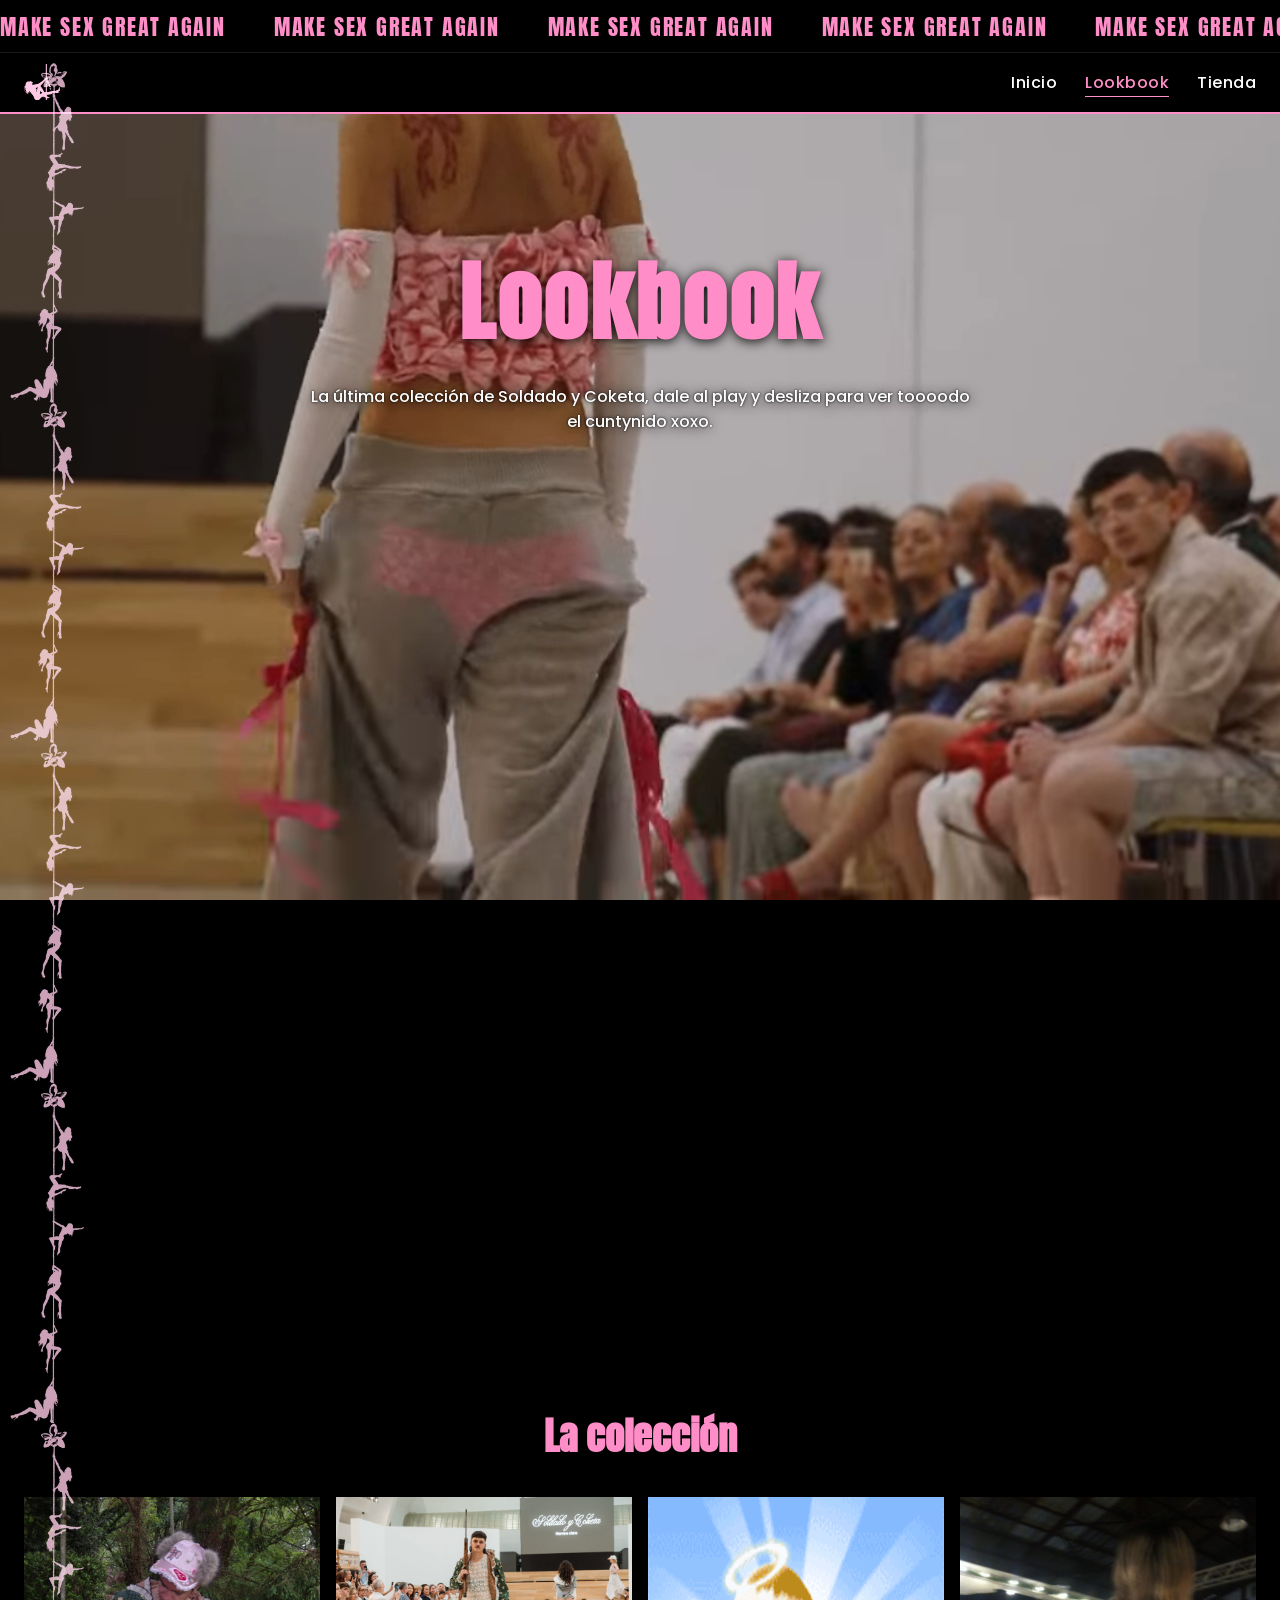
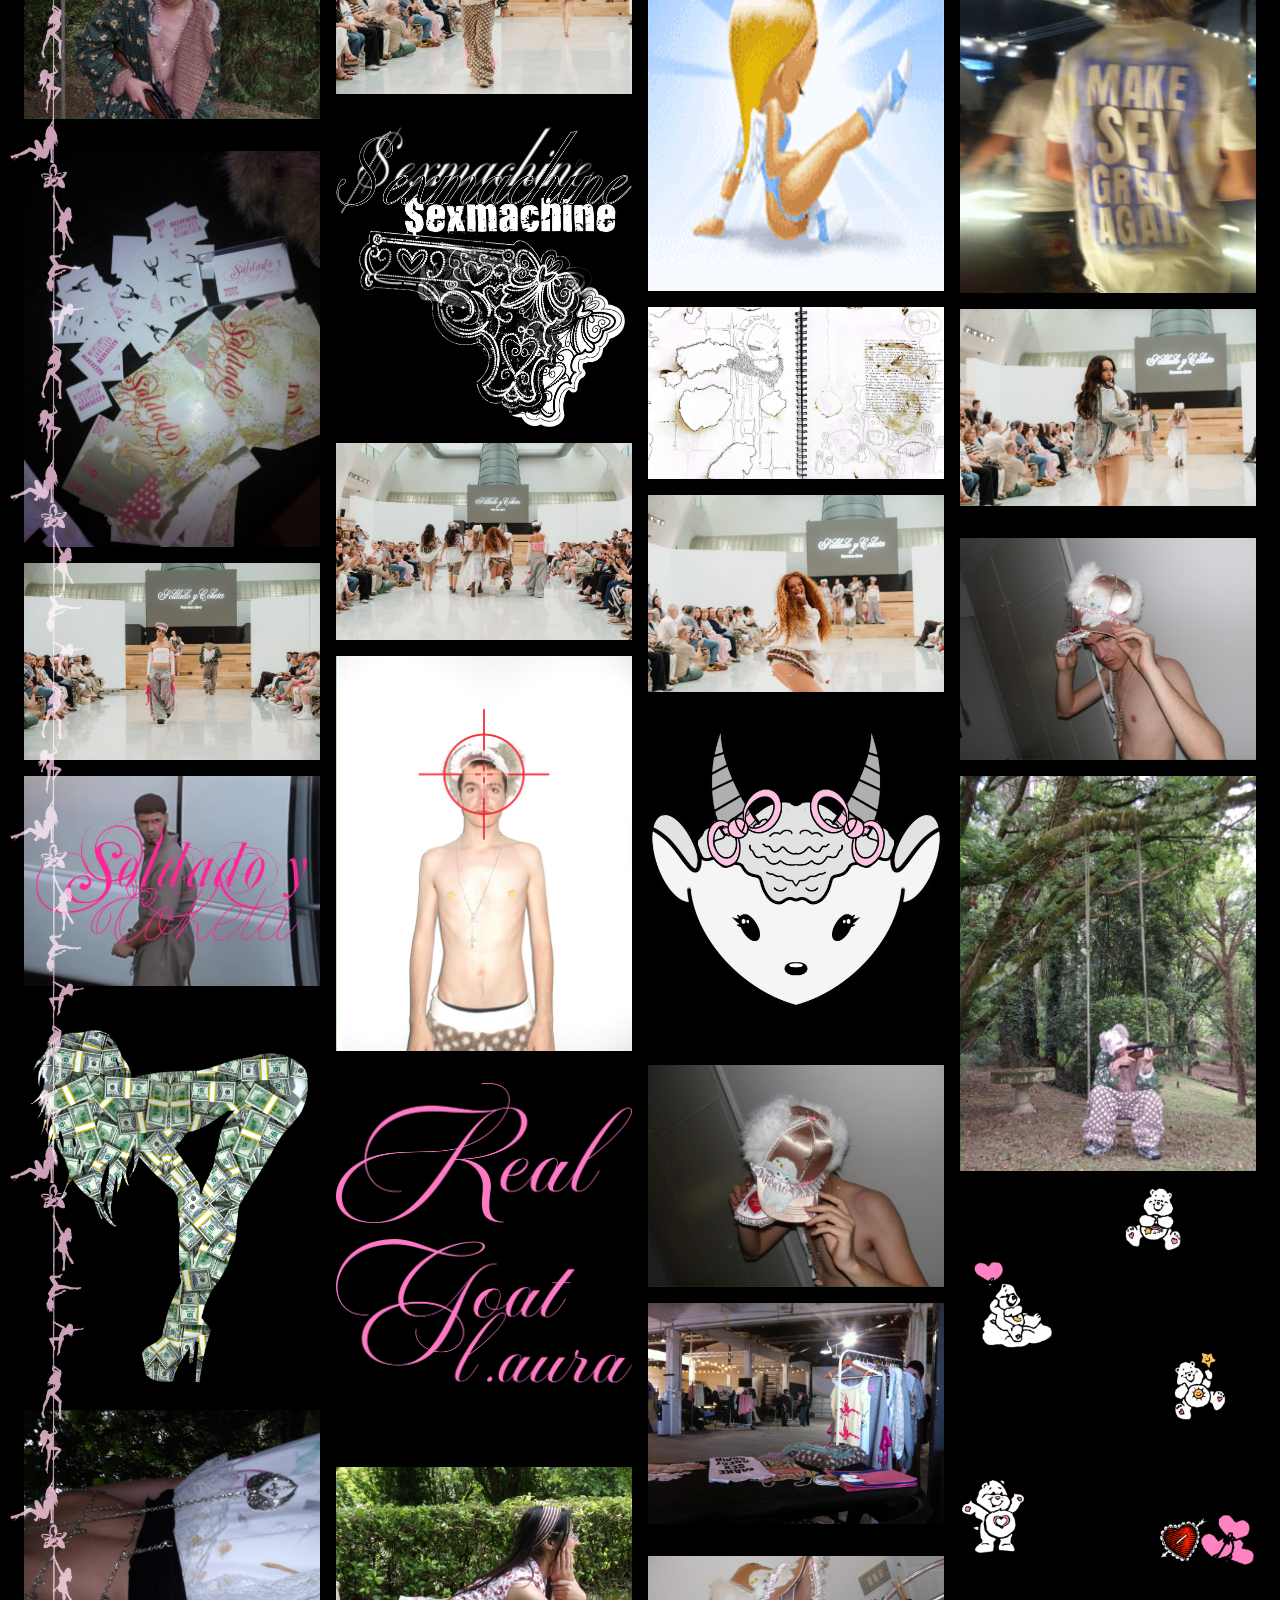
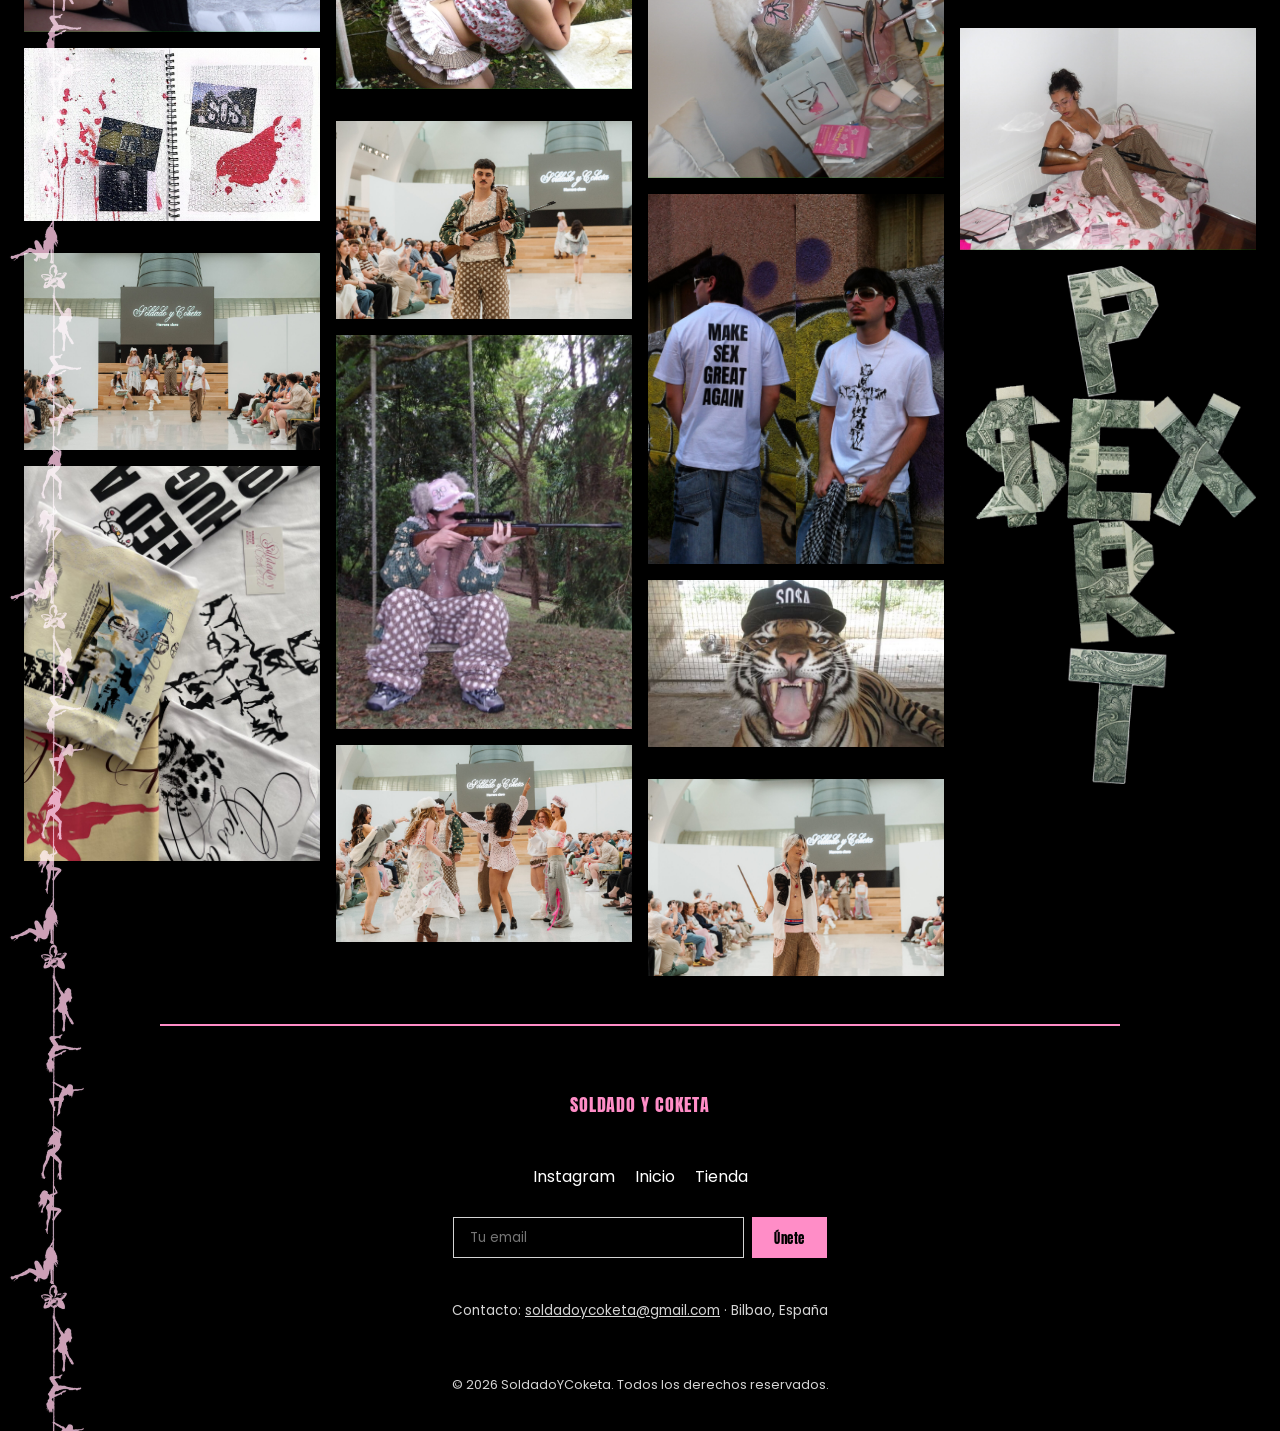
==== commit 4d59b4cd: "Poster para cuando el video no cargue" ====
--- a/lookbook.html
+++ b/lookbook.html
@@ -66,7 +66,10 @@
     </header>
 
     <main>
-      <section class="intro intro--lookbook" aria-label="Presentación del lookbook">
+      <section
+        class="intro intro--lookbook"
+        aria-label="Presentación del lookbook"
+      >
         <h1>Lookbook</h1>
         <p>
           La última colección de Soldado y Coketa, dale al play y desliza para
@@ -88,7 +91,7 @@
           muted
           loop
           playsinline
-          poster="assets/lookbook/foto-01.jpg"
+          poster="assets/lookbook/error carga.png"
         >
           <source
             src="assets/lookbook/video/lookbook-video.webm"
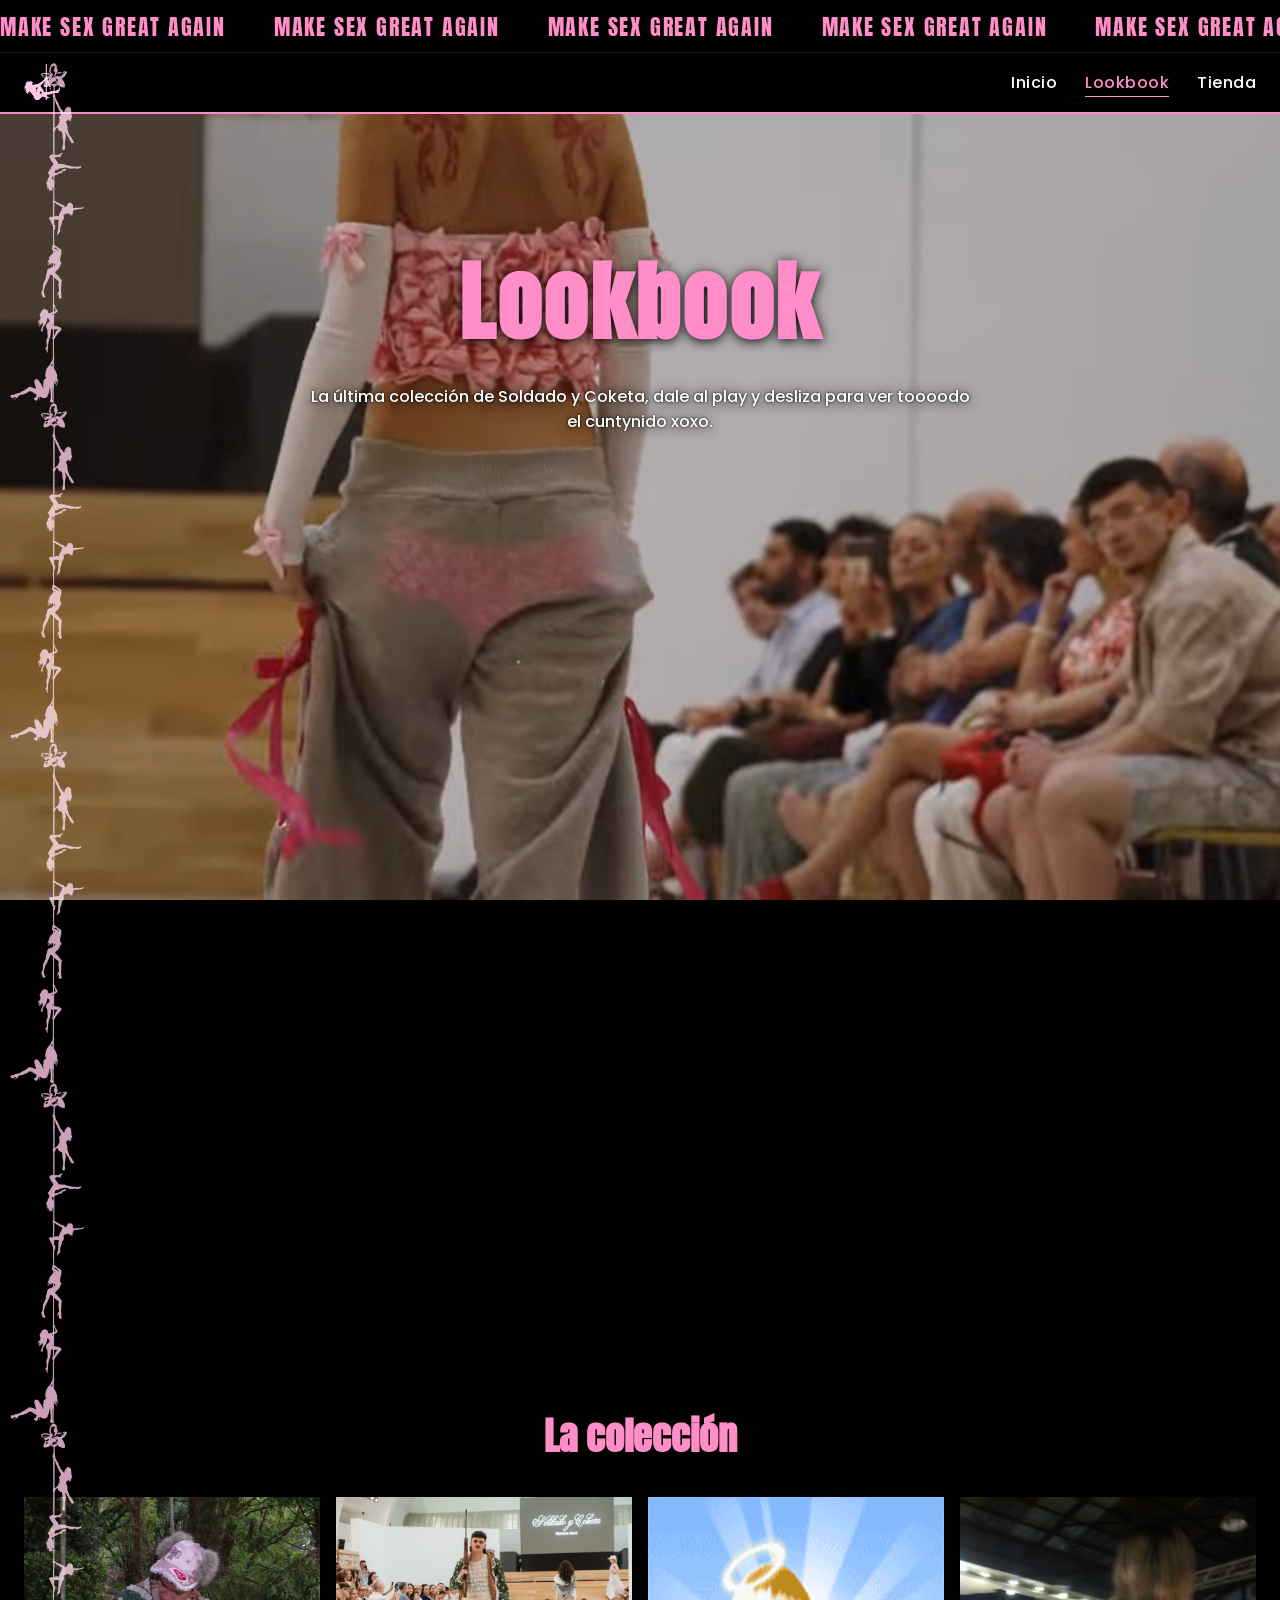
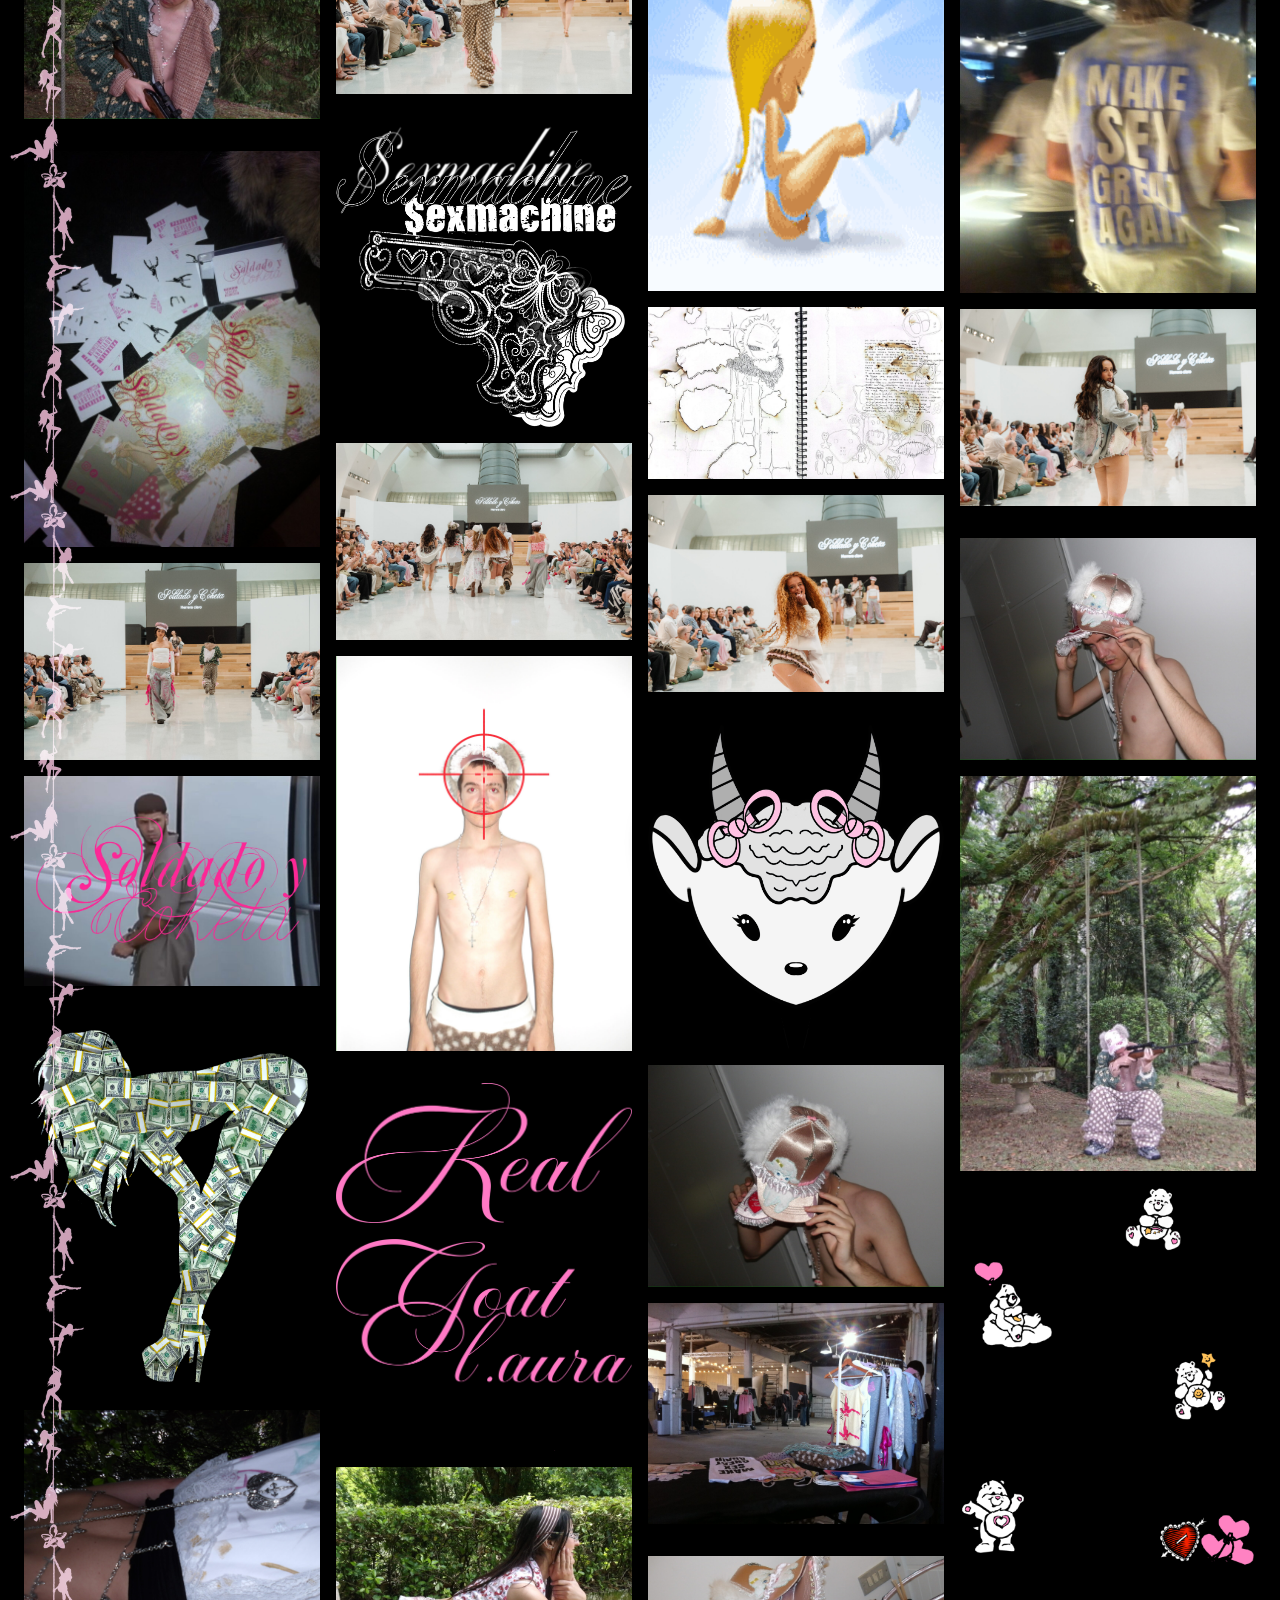
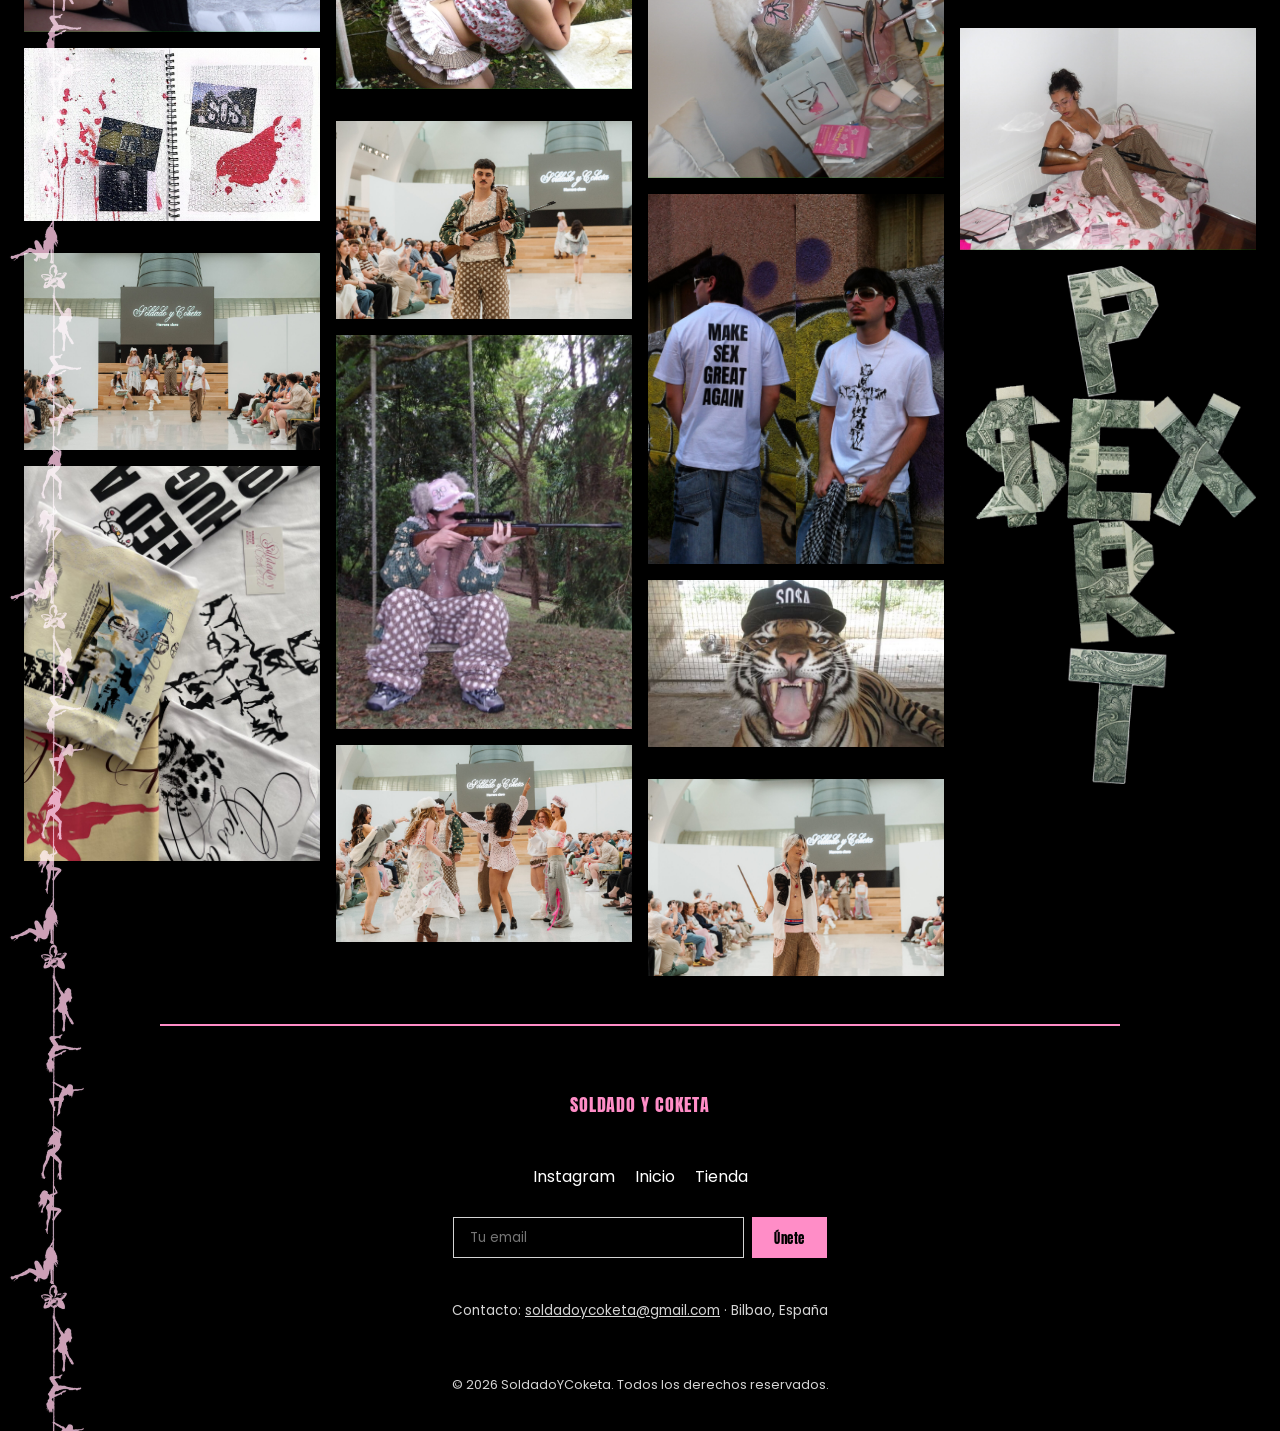
==== commit 0ca9d6dd: "Poster para cuando el video no cargue v2" ====
--- a/lookbook.html
+++ b/lookbook.html
@@ -91,7 +91,7 @@
           muted
           loop
           playsinline
-          poster="assets/lookbook/error carga.png"
+          poster="assets/lookbook/error-carga.jpg"
         >
           <source
             src="assets/lookbook/video/lookbook-video.webm"
